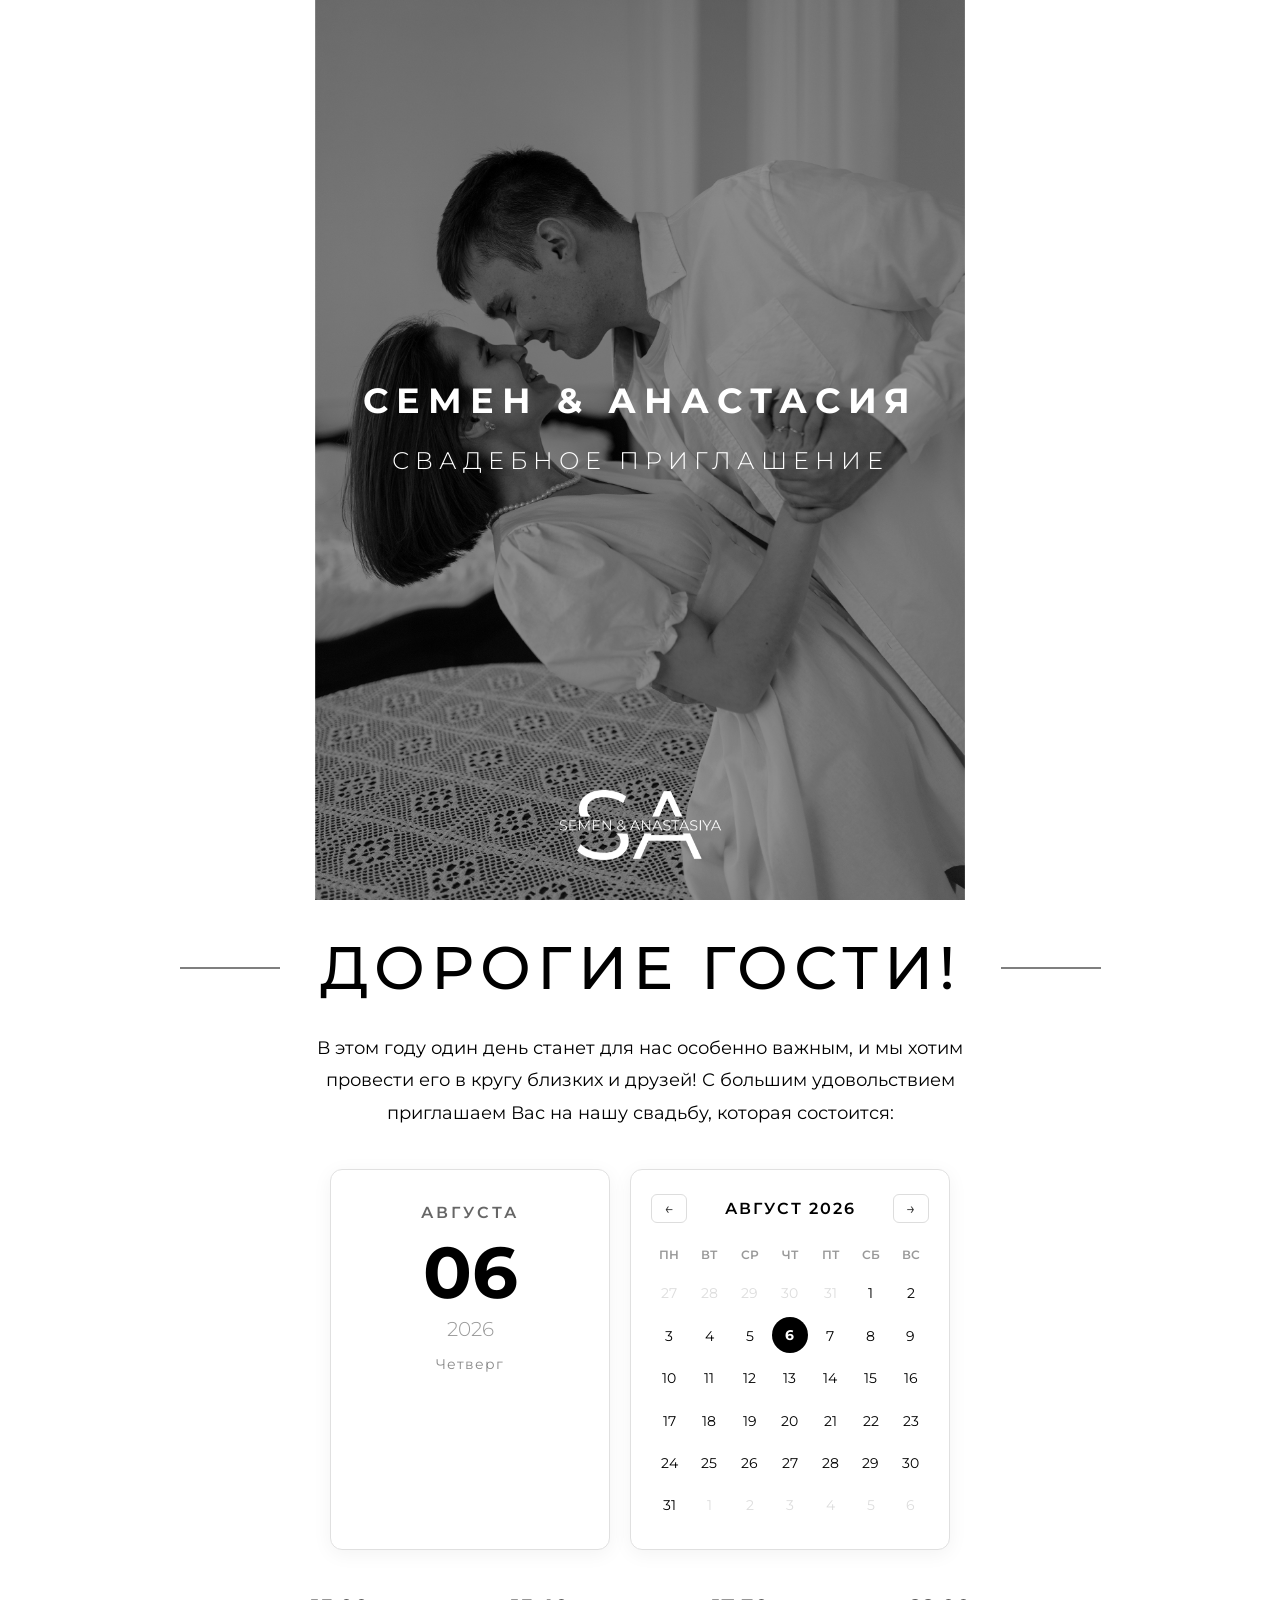
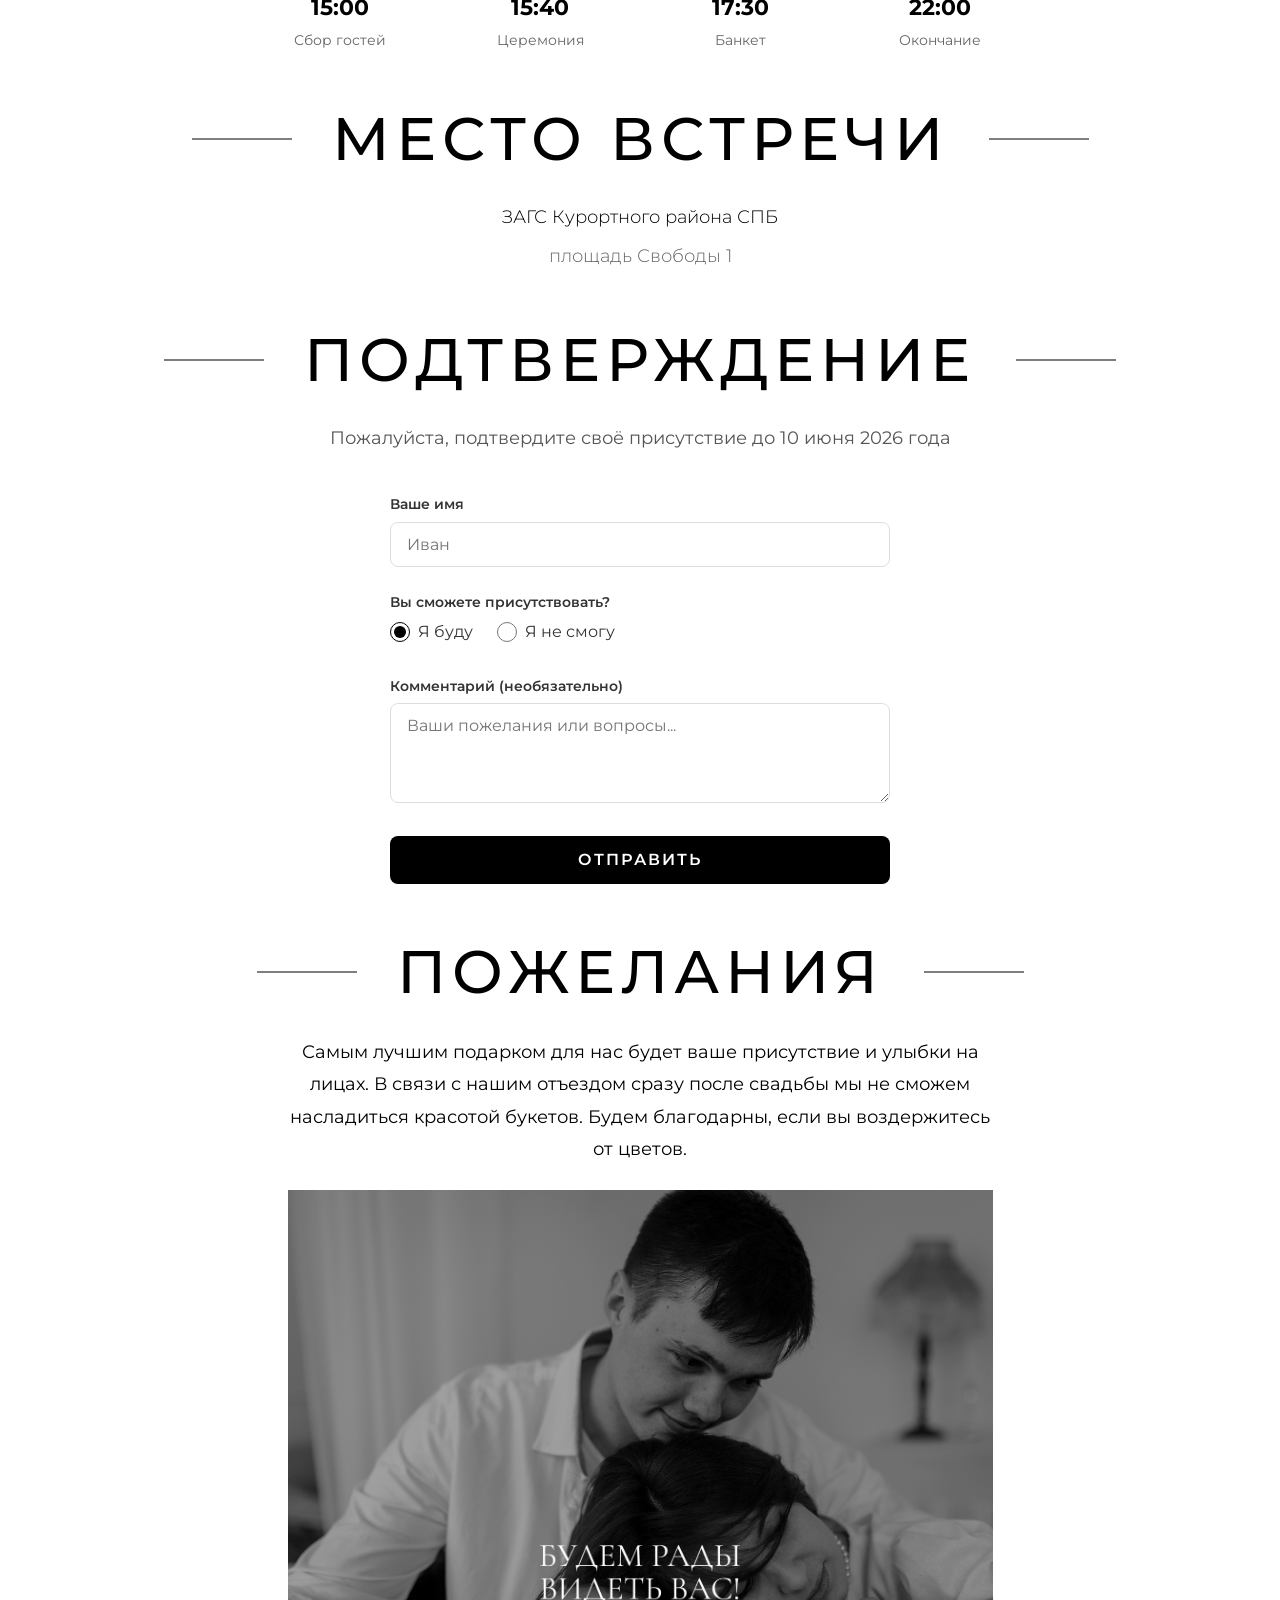
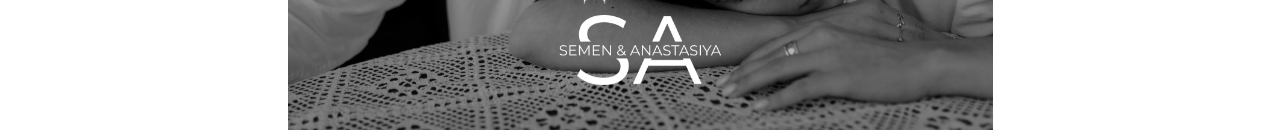
==== index.html @ 1337fb28 "feat: migrate RSVP form from Google Sheets to Telegram via Cloudflare Worker" ====
<!DOCTYPE html>
<html lang="ru">

<head>
    <meta charset="UTF-8">
    <meta name="viewport" content="width=device-width, initial-scale=1.0">
    <title>Семен & Анастасия | Свадебное приглашение</title>
    <meta name="description" content="Свадебное приглашение Семена и Анастасии. 06 августа 2026 года.">
    <meta property="og:title" content="Семен & Анастасия — Свадебное приглашение">
    <meta property="og:description" content="06 августа 2026 года, ЗАГС Курортного района СПБ">
    <meta property="og:image" content="source-assets/images/tild3030-6563-4035-b261-646238646232_IMG_4398.jpg">
    <meta property="og:type" content="website">
    <meta name="color-scheme" content="only light">
    <link rel="preload" href="source-assets/images/tild6537-6232-4665-b935-393764326233_RTG.jpg" as="image">
    <link rel="stylesheet" href="styles.css">
</head>

<body>

    <!-- ============================================
    SECTION 1: HERO / COVER
    ============================================ -->
    <section id="hero" class="hero">
        <div class="hero__container">
            <img class="hero__bg anim-fadein" style="animation-delay: 0s;"
                src="source-assets/images/tild3030-6563-4035-b261-646238646232_IMG_4398.jpg"
                alt="Семен и Настя — совместное фото">
            <div class="hero__overlay anim-fadein" style="animation-delay: 0s;">
                <div class="hero__content">
                    <!-- ТЕКСТ: Измените на свои имена -->
                    <h1 class="hero__names">СЕМЕН & АНАСТАСИЯ</h1>
                    <!-- ТЕКСТ: Измените текст приглашения (например, "SAVE THE DATE") -->
                    <p class="hero__subtitle">СВАДЕБНОЕ ПРИГЛАШЕНИЕ</p>
                </div>
            </div>
            <!-- ФОТО: Замените на логотип (белый, прозрачный PNG). Рекомендуемый размер: 511x246 px -->
            <div class="hero__logo anim-fadein" style="animation-delay: 0.2s;">
                <img src="source-assets/images/tild3163-3934-4431-b132-323464366536_noroot.png"
                    alt="Декоративный логотип">
            </div>

            <!-- Scroll indicator — подсказывает листать вниз -->
            <div class="hero__scroll-indicator" id="scrollIndicator">
                <span class="hero__scroll-text">Листайте</span>
                <span class="hero__scroll-arrow"></span>
            </div>
        </div>
    </section>

    <!-- ============================================
    SECTION 3: INVITATION / DATE / VENUE
    ============================================ -->
    <section id="invitation" class="section invitation">
        <div class="container">
            <!-- ЗАГОЛОВОК: Дорогие гости! -->
            <h2 class="section__heading anim-fadeinup anim-paused" style="animation-delay: 0s;">Дорогие гости!</h2>

            <!-- ТЕКСТ: Измените текст приглашения -->
            <p class="invitation__text anim-fadeinup anim-paused" style="animation-delay: 0.1s;">
                В этом году один день станет для нас особенно важным, и мы хотим провести его
                в кругу близких и друзей! С большим удовольствием приглашаем Вас на нашу
                свадьбу, которая состоится:
            </p>


            <!-- Calendar -->
            <div class="calendar-wrapper">
                <!-- ТЕКСТ: Измените дату на свою -->
                <div class="calendar-card anim-fadeinup anim-paused" style="animation-delay: 0.2s;">
                    <p class="calendar-card__month">АВГУСТА</p>
                    <p class="calendar-card__day">06</p>
                    <p class="calendar-card__year">2026</p>
                    <p class="calendar-card__day-of-week">Четверг</p>
                </div>

                <!-- Interactive calendar widget -->
                <div class="calendar-month anim-fadeinup anim-paused" style="animation-delay: 0.3s;">
                    <div class="calendar-month__header">
                        <button class="calendar-month__nav" id="calPrev" aria-label="Предыдущий месяц">&larr;</button>
                        <span class="calendar-month__title" id="calTitle">Август 2026</span>
                        <button class="calendar-month__nav" id="calNext" aria-label="Следующий месяц">&rarr;</button>
                    </div>
                    <div class="calendar-month__grid" id="calGrid">
                        <span class="calendar-month__day-name">Пн</span>
                        <span class="calendar-month__day-name">Вт</span>
                        <span class="calendar-month__day-name">Ср</span>
                        <span class="calendar-month__day-name">Чт</span>
                        <span class="calendar-month__day-name">Пт</span>
                        <span class="calendar-month__day-name">Сб</span>
                        <span class="calendar-month__day-name">Вс</span>
                    </div>
                </div>
            </div>

            <!-- Time Schedule -->
            <!-- ТЕКСТ: Измените время и названия событий -->
            <div class="schedule">
                <div class="schedule__item anim-fadeinup anim-paused" style="animation-delay: 0.1s;">
                    <p class="schedule__time">15:00</p>
                    <p class="schedule__label">Сбор гостей</p>
                </div>
                <div class="schedule__divider"></div>
                <div class="schedule__item anim-fadeinup anim-paused" style="animation-delay: 0.2s;">
                    <p class="schedule__time">15:40</p>
                    <p class="schedule__label">Церемония</p>
                </div>
                <div class="schedule__divider"></div>
                <div class="schedule__item anim-fadeinup anim-paused" style="animation-delay: 0.3s;">
                    <p class="schedule__time">17:30</p>
                    <p class="schedule__label">Банкет</p>
                </div>
                <div class="schedule__divider"></div>
                <div class="schedule__item anim-fadeinup anim-paused" style="animation-delay: 0.4s;">
                    <p class="schedule__time">22:00</p>
                    <p class="schedule__label">Окончание</p>
                </div>

            </div>
            <div class="venue__divider anim-fadeinright anim-paused" style="animation-delay: 0.2s;"></div>
            <!-- Venue -->
            <!-- ЗАГОЛОВОК: Место встречи -->
            <h2 class="section__heading anim-fadeinup anim-paused" style="animation-delay: 0.1s;">Место встречи</h2>

            <!-- ТЕКСТ: Измените название банкетного зала и адрес -->
            <div class="venue">
                <div class="venue__name anim-fadeinup anim-paused" style="animation-delay: 0.3s;">
                    ЗАГС Курортного района СПБ
                </div>
                <div class="venue__address anim-fadeinup anim-paused" style="animation-delay: 0.4s;">
                    площадь Свободы 1
                </div>
            </div>
            <div class="venue__divider anim-fadeinright anim-paused" style="animation-delay: 0.5s;"></div>
        </div>
    </section>

    <!-- ============================================
    SECTION 9: RSVP / CONFIRMATION FORM
    ============================================ -->
    <section id="rsvp" class="section rsvp">
        <div class="container">
            <!-- ТЕКСТ: Измените заголовок формы -->
            <h2 class="section__heading anim-fadeinup anim-paused" style="animation-delay: 0s;">Подтверждение</h2>

            <!-- ТЕКСТ: Измените текст приглашения к заполнению формы -->
            <p class="rsvp__subtitle anim-fadeinup anim-paused" style="animation-delay: 0.1s;">
                Пожалуйста, подтвердите своё присутствие до 10 июня 2026 года
            </p>

            <!-- ФОРМА: Данные отправляются через JSONP в Telegram (см. TELEGRAM_SETUP.md).
                 Для настройки: создайте Telegram бота через @BotFather → разверните Cloudflare Worker →
                 вставьте URL Worker-а в script.js (переменная TELEGRAM_WORKER_URL).
                 Токен бота хранится в переменных окружения Worker-а, не в коде. -->
            <form class="rsvp__form anim-fadeinup anim-paused" style="animation-delay: 0.2s;" action="#" method="post"
                id="rsvpForm">
                <!-- ТЕКСТ: Измените label поля "Имя" -->
                <div class="form-group">
                    <label for="guestName">Ваше имя</label>
                    <input type="text" id="guestName" name="name" placeholder="Иван" required>
                </div>

                <!-- ТЕКСТ: Измените варианты статуса -->
                <div class="form-group">
                    <label>Вы сможете присутствовать?</label>
                    <div class="radio-group">
                        <label>
                            <input type="radio" name="status" value="yes" checked>
                            Я буду
                        </label>
                        <label>
                            <input type="radio" name="status" value="no">
                            Я не смогу
                        </label>
                    </div>
                </div>

                <!-- ТЕКСТ: Измените placeholder комментария -->
                <div class="form-group">
                    <label for="guestComment">Комментарий (необязательно)</label>
                    <textarea id="guestComment" name="comment" placeholder="Ваши пожелания или вопросы..."></textarea>
                </div>

                <button type="submit" class="btn-submit">Отправить</button>
                <!-- После отправки форма показывает уведомление (см. JS) -->
                <p id="formFeedback" style="margin-top:16px; font-size:14px; color:#555; display:none;"></p>
            </form>
        </div>
    </section>

    <!-- ============================================
    SECTION 11: GIFT WISHES
    ============================================ -->

    <section id="gift" class="section gift">
        <div class="venue__divider anim-fadeinright anim-paused" style="animation-delay: 0.2s;"></div>
        <div class="container">
            <!-- ЗАГОЛОВОК: Пожелания -->
            <h2 class="section__heading anim-fadeinup anim-paused" style="animation-delay: 0s;">Пожелания</h2>


            <!-- ТЕКСТ: Измените текст пожеланий -->
            <p class="gift__text anim-fadeinup anim-paused" style="animation-delay: 0.2s;">
                Самым лучшим подарком для нас будет ваше присутствие и улыбки на лицах.
                В связи с нашим отъездом сразу после свадьбы мы не сможем насладиться красотой букетов.
                Будем благодарны, если вы воздержитесь от цветов.
            </p>
        </div>
    </section>

    <!-- ============================================


       <!-- ============================================
    SECTION 13: FOOTER / DECORATIVE
    ============================================ -->
    <section id="footer" class="footer">
        <!-- ФОТО: Чёрная плашка с паттерном RTG (ваза/флористика). -->
        <div class="footer__bg anim-zoomin anim-paused" style="animation-delay: 0s;"
            data-bg="source-assets/images/tild6537-6232-4665-b935-393764326233_RTG.jpg"></div>
        <!-- ФОТО: Декоративные элементы поверх фона. Замените src на свои PNG -->
        <img class="footer__deco footer__deco--1 anim-zoomin anim-paused" style="animation-delay: 0.3s;"
            src="source-assets/images/tild3238-3535-4631-a362-356463356365_noroot.png" alt="Декоративный элемент">
        <img class="footer__deco footer__deco--2 anim-zoomin anim-paused" style="animation-delay: 0.5s;"
            src="source-assets/images/tild3163-3934-4431-b132-323464366536_noroot.png" alt="Декоративный элемент">
    </section>

    <!-- ============================================
    JAVASCRIPT
    ============================================ -->
    <script src="script.js" defer></script>
</body>

</html>
---- styles.css ----
/* ============================================
               RESET & BASE
            ============================================ */
        *, *::before, *::after {
            margin: 0;
            padding: 0;
            box-sizing: border-box;
        }

        html {
            scroll-behavior: smooth;
        }

        body {
            font-family: 'Montserrat', 'Arial', sans-serif;
            font-size: 18px;
            line-height: 1.6;
            color: #000000;
            background-color: #ffffff;
            -webkit-font-smoothing: antialiased;
            -moz-osx-font-smoothing: grayscale;
        }

        /* ============================================
               SCROLL INDICATOR KEYFRAMES
            ============================================ */
        @keyframes scrollBounce {
            0%, 20%, 50%, 80%, 100% {
                transform: translateY(0) rotate(45deg);
            }
            40% {
                transform: translateY(-10px) rotate(45deg);
            }
            60% {
                transform: translateY(-5px) rotate(45deg);
            }
        }

        @keyframes scrollPulse {
            0%, 100% { opacity: 1; }
            50% { opacity: 0.4; }
        }

        a {
            color: #ff8562;
            text-decoration: none;
        }

        a:hover {
            text-decoration: underline;
        }

        img {
            max-width: 100%;
            height: auto;
            display: block;
        }

        /* ============================================
               FONTS — Montserrat (local)
            ============================================ */
        @font-face {
            font-family: 'Montserrat';
            font-style: normal;
            font-weight: 100;
            src: url('source-assets/fonts/Montserrat-100.ttf') format('truetype');
            font-display: swap;
        }
        @font-face {
            font-family: 'Montserrat';
            font-style: normal;
            font-weight: 200;
            src: url('source-assets/fonts/Montserrat-200.ttf') format('truetype');
            font-display: swap;
        }
        @font-face {
            font-family: 'Montserrat';
            font-style: normal;
            font-weight: 300;
            src: url('source-assets/fonts/Montserrat-300.ttf') format('truetype');
            font-display: swap;
        }
        @font-face {
            font-family: 'Montserrat';
            font-style: normal;
            font-weight: 400;
            src: url('source-assets/fonts/Montserrat-400.ttf') format('truetype');
            font-display: swap;
        }
        @font-face {
            font-family: 'Montserrat';
            font-style: normal;
            font-weight: 500;
            src: url('source-assets/fonts/Montserrat-500.ttf') format('truetype');
            font-display: swap;
        }
        @font-face {
            font-family: 'Montserrat';
            font-style: normal;
            font-weight: 600;
            src: url('source-assets/fonts/Montserrat-600.ttf') format('truetype');
            font-display: swap;
        }
        @font-face {
            font-family: 'Montserrat';
            font-style: normal;
            font-weight: 700;
            src: url('source-assets/fonts/Montserrat-700.ttf') format('truetype');
            font-display: swap;
        }
        @font-face {
            font-family: 'Montserrat';
            font-style: normal;
            font-weight: 800;
            src: url('source-assets/fonts/Montserrat-800.ttf') format('truetype');
            font-display: swap;
        }
        @font-face {
            font-family: 'Montserrat';
            font-style: normal;
            font-weight: 900;
            src: url('source-assets/fonts/Montserrat-900.ttf') format('truetype');
            font-display: swap;
        }

        /* ============================================
               ANIMATIONS (Keyframes)
            ============================================ */
        @keyframes fadeIn {
            0%   { opacity: 0; }
            100% { opacity: 1; }
        }

        @keyframes fadeInUp {
            0% {
                opacity: 0;
                transform: translateY(30px);
            }
            100% {
                opacity: 1;
                transform: translateY(0);
            }
        }

        @keyframes fadeInLeft {
            0% {
                opacity: 0;
                transform: translateX(-30px);
            }
            100% {
                opacity: 1;
                transform: translateX(0);
            }
        }

        @keyframes fadeInRight {
            0% {
                opacity: 0;
                transform: translateX(30px);
            }
            100% {
                opacity: 1;
                transform: translateX(0);
            }
        }

        @keyframes zoomIn {
            0% {
                opacity: 0;
                transform: scale(0.92);
            }
            100% {
                opacity: 1;
                transform: scale(1);
            }
        }

        /* Animation classes */
        .anim-fadein {
            animation: fadeIn 1.2s ease-out both;
        }

        .anim-fadeinup {
            animation: fadeInUp 1s ease-out both;
        }

        .anim-fadeinleft {
            animation: fadeInLeft 0.8s ease-out both;
        }

        .anim-fadeinright {
            animation: fadeInRight 0.8s ease-out both;
        }

        .anim-zoomin {
            animation: zoomIn 3.6s cubic-bezier(0.25, 0.46, 0.45, 0.94) both;
        }

        /* Paused state — элемент удерживается в начальном кадре анимации (opacity: 0) */
        .anim-paused {
            animation-play-state: paused !important;
        }

        /* ============================================
               LAYOUT UTILITIES
            ============================================ */
        .container {
            max-width: 1200px;
            margin: 0 auto;
            padding: 0 20px;
        }

        .section {
            padding: 20px 20px;
            background-color: #ffffff;
        }

        /* Section Headings */
        .section__heading {
            font-family: 'Montserrat', 'Arial', sans-serif;
            font-size: 60px;
            font-weight: 500;
            letter-spacing: 6px;
            text-transform: uppercase;
            text-align: center;
            color: #000000;
            margin-bottom: 16px;
            position: relative;
            display: inline-block;
            padding: 0 40px;
        }

        /* Декоративные полоски слева и справа от заголовка */
        .section__heading::before,
        .section__heading::after {
            content: '';
            position: absolute;
            top: 50%;
            width: 100px;
            height: 1px;
            background-color: #000000;
            transform: translateY(-50%);
        }

        .section__heading::before {
            right: 100%;
        }

        .section__heading::after {
            left: 100%;
        }

        .section__heading-wrapper {
            text-align: center;
            margin-bottom: 16px;
        }

        .section__subheading {
            font-family: 'Montserrat', 'Arial', sans-serif;
            font-size: 22px;
            font-weight: 600;
            letter-spacing: 4px;
            text-transform: uppercase;
            text-align: center;
            color: #000000;
            margin-bottom: 24px;
        }

        /* ============================================
               SECTION 1: HERO
            ============================================ */
        .hero {
            position: relative;
            width: 100%;
            overflow: hidden;
            background-color: #ffffff;
            display: flex;
            flex-direction: column;
            align-items: center;
            justify-content: flex-start;
        }

        /* Внутренний контейнер, размер которого в точности совпадает
           с rendered-размером фото при object-fit: contain.
           Формула: width = min(100vw, 100vh * 1680/2324),
                    height = min(100vh, 100vw * 2324/1680).
           На широких экранах контейнер ограничен по высоте (100vh),
           на узких — по ширине (100vw). */
        .hero__container {
            position: relative;
            width: min(100vw, calc(100vh * (1680 / 2324)));
            height: min(100vh, calc(100vw * (2324 / 1680)));
            overflow: hidden;
            flex: 0 0 auto;
        }

        .hero__bg {
            position: absolute;
            top: 0;
            left: 0;
            width: 100%;
            height: 100%;
            object-fit: cover;
        }

        .hero__overlay {
            position: absolute;
            top: 0;
            left: 0;
            width: 100%;
            height: 100%;
            display: flex;
            flex-direction: column;
            align-items: center;
            justify-content: center;
            text-align: center;
            color: #ffffff;
        }

        .hero__content {
            width: 100%;
            padding: 40px 20px;
        }

        .hero__names {
            font-size: clamp(24px, 8vw, 35px);
            font-weight: 700;
            letter-spacing: 8px;
            text-transform: uppercase;
            margin-bottom: 20px;
            line-height: 1.2;
        }

        .hero__subtitle {
            font-size: clamp(14px, 2vw, 24px);
            font-weight: 300;
            letter-spacing: 6px;
            text-transform: uppercase;
            margin-bottom: 40px;
        }

        .hero__logo {
            position: absolute;
            bottom: 40px;
            left: 50%;
            transform: translateX(-50%);
            width: 200px;
            height: auto;
        }

        .hero__logo img {
            width: 100%;
            height: auto;
        }

        /* Scroll Indicator — анимированная стрелка вниз */
        .hero__scroll-indicator {
            position: absolute;
            bottom: 160px;
            left: 50%;
            transform: translateX(-50%);
            z-index: 10;
            display: flex;
            flex-direction: column;
            align-items: center;
            gap: 8px;
            opacity: 0;
            transition: opacity 0.6s ease;
            cursor: pointer;
        }

        .hero__scroll-indicator--hidden {
            opacity: 0;
            pointer-events: none;
        }

        .hero__scroll-text {
            font-size: 20px;
            font-weight: 400;
            letter-spacing: 2px;
            text-transform: uppercase;
            color: #ffffff;
            animation: scrollPulse 2s ease-in-out infinite;
        }

        .hero__scroll-arrow {
            display: block;
            width: 72px;
            height: 72px;
            border-right: 4px solid #ffffff;
            border-bottom: 4px solid #ffffff;
            transform: rotate(45deg);
            animation: scrollBounce 2s ease-in-out infinite;
        }

        /* ============================================
               SECTION 3: INVITATION / DATE / VENUE
            ============================================ */
        .invitation {
            position: relative;
            text-align: center;
        }

        .invitation__text {
            max-width: 700px;
            margin: 0 auto 40px;
            font-size: 18px;
            font-weight: 400;
            line-height: 1.8;
        }


        /* Calendar Widget */
        .calendar-wrapper {
            display: flex;
            justify-content: center;
            margin-bottom: 40px;
        }

        .calendar-card {
            display: inline-block;
            background: #ffffff;
            border: 1px solid #e0e0e0;
            border-radius: 12px;
            padding: 30px;
            text-align: center;
            box-shadow: 0 4px 20px rgba(0,0,0,0.05);
            min-width: 280px;
        }

        .calendar-card__month {
            font-size: 16px;
            font-weight: 600;
            letter-spacing: 3px;
            text-transform: uppercase;
            margin-bottom: 10px;
            color: #666;
        }

        .calendar-card__day {
            font-size: 72px;
            font-weight: 700;
            line-height: 1;
            margin-bottom: 5px;
            color: #000;
        }

        .calendar-card__year {
            font-size: 20px;
            font-weight: 300;
            color: #999;
        }

        .calendar-card__day-of-week {
            font-size: 14px;
            font-weight: 400;
            color: #888;
            margin-top: 8px;
            letter-spacing: 1px;
        }

        /* Full Month Calendar */
        .calendar-month {
            display: inline-block;
            background: #ffffff;
            border: 1px solid #e0e0e0;
            border-radius: 12px;
            padding: 24px 20px;
            margin-left: 20px;
            box-shadow: 0 4px 20px rgba(0,0,0,0.05);
            min-width: 320px;
        }

        .calendar-month__header {
            display: flex;
            justify-content: space-between;
            align-items: center;
            margin-bottom: 16px;
            font-weight: 600;
            font-size: 16px;
        }

        .calendar-month__nav {
            background: none;
            border: 1px solid #ddd;
            border-radius: 6px;
            padding: 4px 12px;
            cursor: pointer;
            font-size: 16px;
            font-family: inherit;
            color: #333;
            transition: background 0.2s;
        }

        .calendar-month__nav:hover {
            background: #f5f5f5;
        }

        .calendar-month__title {
            font-size: 16px;
            letter-spacing: 2px;
            text-transform: uppercase;
        }

        .calendar-month__grid {
            display: grid;
            grid-template-columns: repeat(7, 1fr);
            gap: 4px;
            text-align: center;
        }

        .calendar-month__day-name {
            font-size: 12px;
            font-weight: 600;
            color: #999;
            padding: 6px 4px;
            text-transform: uppercase;
        }

        .calendar-month__day {
            font-size: 14px;
            font-weight: 400;
            padding: 8px 4px;
            border-radius: 6px;
            cursor: default;
            transition: background 0.2s;
        }

        .calendar-month__day--other {
            color: #ddd;
        }

        .calendar-month__day--highlight {
            background-color: #000;
            color: #fff;
            font-weight: 700;
            border-radius: 50%;
            width: 36px;
            height: 36px;
            display: flex;
            align-items: center;
            justify-content: center;
            margin: 0 auto;
        }

        /* Time Schedule */
        .schedule {
            display: flex;
            justify-content: center;
            gap: 40px;
            max-width: 700px;
            margin: 0 auto 40px;
        }

        .schedule__item {
            text-align: center;
            min-width: 120px;
        }

        .schedule__time {
            font-size: 22px;
            font-weight: 700;
            color: #000;
            margin-bottom: 4px;
        }

        .schedule__label {
            font-size: 14px;
            font-weight: 400;
            color: #666;
        }

        .schedule__divider {
            width: 1px;
            background: #ddd;
            align-self: stretch;
        }

        /* Venue Info */
        .venue {
            text-align: center;
            max-width: 600px;
            margin: 0 auto;
        }

        .venue__name {
            font-size: 18px;
            font-weight: 300;
            margin-bottom: 8px;
        }

        .venue__address {
            font-size: 18px;
            font-weight: 300;
            color: #666;
            line-height: 1.8;
        }

        .venue__divider {
            width: 100%;
            height: 1px;
            background-color: #000;
            margin: 30px auto;
            display: none;
        }


        /* ============================================
               SECTION 9: RSVP FORM
            ============================================ */
        .rsvp {
            text-align: center;
        }

        .rsvp__subtitle {
            font-size: 18px;
            font-weight: 400;
            color: #555;
            margin-bottom: 40px;
        }

        .rsvp__form {
            max-width: 500px;
            margin: 0 auto;
            text-align: left;
        }

        .form-group {
            margin-bottom: 24px;
        }

        .form-group label {
            display: block;
            font-size: 14px;
            font-weight: 600;
            margin-bottom: 6px;
            color: #333;
        }

        .form-group input[type="text"],
        .form-group textarea {
            width: 100%;
            padding: 12px 16px;
            font-family: 'Montserrat', 'Arial', sans-serif;
            font-size: 16px;
            border: 1px solid #ddd;
            border-radius: 8px;
            background: #fff;
            transition: border-color 0.2s;
            outline: none;
        }

        .form-group input[type="text"]:focus,
        .form-group textarea:focus {
            border-color: #000;
        }

        .form-group textarea {
            min-height: 100px;
            resize: vertical;
        }

        .radio-group {
            display: flex;
            gap: 24px;
            flex-wrap: wrap;
        }

        .radio-group label {
            display: flex;
            align-items: center;
            gap: 8px;
            font-size: 16px;
            font-weight: 400;
            cursor: pointer;
        }

        .radio-group input[type="radio"] {
            width: 20px;
            height: 20px;
            accent-color: #000;
            cursor: pointer;
        }

        .btn-submit {
            display: block;
            width: 100%;
            padding: 14px 32px;
            font-family: 'Montserrat', 'Arial', sans-serif;
            font-size: 16px;
            font-weight: 600;
            letter-spacing: 2px;
            text-transform: uppercase;
            color: #fff;
            background-color: #000;
            border: none;
            border-radius: 8px;
            cursor: pointer;
            transition: background-color 0.2s, transform 0.2s;
            min-height: 48px;
        }

        .btn-submit:hover {
            background-color: #333;
            transform: translateY(-1px);
        }

        .btn-submit:active {
            transform: translateY(0);
        }

        /* ============================================
               SECTION 11: GIFT WISHES
            ============================================ */
        .gift {
            text-align: center;
            position: relative;
        }

        .gift__icon {
            margin: 0 auto 24px;
            width: 120px;
            height: 120px;
        }

        .gift__text {
            max-width: 700px;
            margin: 0 auto;
            font-size: 18px;
            font-weight: 400;
            line-height: 1.8;
        }


        /* ============================================
               SECTION 13: FOOTER / CLOSING
            ============================================ */
        .footer {
            position: relative;
            width: 100%;
            min-height: 550px;
            background-color: #ffffff;
            overflow: hidden;
        }

        .footer__bg {
            position: absolute;
            top: 0;
            left: calc(50% - 600px + 243px);
            width: 715px;
            height: 550px;
            background-color: #ffffff;
            border: 5px solid #ffffff;
            background-image: url('source-assets/images/tild6537-6232-4665-b935-393764326233_RTG.jpg');
            background-position: center center;
            background-size: cover;
            background-repeat: no-repeat;
            opacity: 0;
            transform: scale(0.92);
        }

        .footer__deco {
            position: absolute;
            width: 200px;
            height: auto;
            z-index: 2;
            opacity: 0;
            transform: scale(0.92);
        }

        .footer__deco--1 {
            top: 360px;
            left: 50%;
            margin-left: -100px;
        }

        .footer__deco--2 {
            top: 430px;
            left: 50%;
            margin-left: -100px;
        }

        /* ============================================
               RESPONSIVE: TABLET (768px)
            ============================================ */
        @media screen and (max-width: 768px) {
            body {
                font-size: 16px;
            }

            .section {
                padding: 16px 20px;
            }

            .spacer {
                padding: 14px 20px;
            }

            .section__heading::before,
            .section__heading::after {
                display: none;
            }

            .venue__divider {
                display: block;
            }

            .invitation__text {
                font-size: 16px;
            }

            .schedule {
                gap: 20px;
            }

            .schedule__item {
                min-width: 100px;
            }

            .schedule__time {
                font-size: 18px;
            }

            .calendar-wrapper {
                flex-direction: column;
                align-items: center;
                gap: 20px;
            }

            .calendar-month {
                margin-left: 0;
                min-width: 280px;
            }

            .calendar-card {
                min-width: 240px;
            }

            .section__heading {
                font-size: 40px;
                letter-spacing: 4px;
            }

            .section__subheading {
                font-size: 18px;
                letter-spacing: 3px;
            }
        }

        /* ============================================
               RESPONSIVE: MOBILE (480px)
            ============================================ */
        @media screen and (max-width: 480px) {
            body {
                font-size: 14px;
            }

            .section {
                padding: 14px 16px;
            }

            .spacer {
                padding: 10px 16px;
            }
    
            .container {
                padding: 0 16px;
            }
    
            /* Hero */
            .hero__names {
                letter-spacing: 4px;
            }
    
            .hero__subtitle {
                letter-spacing: 3px;
            }
    
            .hero__logo {
                width: 140px;
                bottom: 30px;
            }
    
            /* Section Headings */
            .section__heading {
                font-size: 22px;
                letter-spacing: 4px;
            }
    
            .section__subheading {
                font-size: 16px;
                letter-spacing: 3px;
            }

            /* Invitation */
            .invitation__text {
                font-size: 14px;
            }

            .schedule {
                gap: 16px;
            }

            .schedule__divider {
                display: none;
            }

            .schedule__item {
                min-width: auto;
            }

            .calendar-card {
                min-width: auto;
                width: 100%;
                max-width: 280px;
                padding: 20px;
            }

            .calendar-card__day {
                font-size: 56px;
            }

            .calendar-month {
                min-width: auto;
                width: 100%;
                max-width: 320px;
                padding: 16px;
            }

            /* RSVP */
            .rsvp__subtitle {
                font-size: 15px;
            }

            .form-group input[type="text"],
            .form-group textarea {
                font-size: 14px;
                padding: 10px 14px;
            }

            .radio-group {
                gap: 16px;
            }

            .btn-submit {
                font-size: 14px;
                padding: 12px 24px;
                min-height: 44px;
            }

            /* Gift */
            .gift__text {
                font-size: 14px;
            }

            .gift__icon {
                width: 80px;
                height: 80px;
            }

            /* Footer */
            .footer {
                min-height: 250px;
            }

            .footer__bg {
                top: 2px;
                left: calc(50% - 160px + 0px);
                width: 321px;
                height: 246px;
            }

            .footer__deco {
                width: 85px;
            }

            .footer__deco--1 {
                top: 170px;
                margin-left: -42px;
            }

            .footer__deco--2 {
                top: 205px;
                width: 61px;
                margin-left: -30px;
            }
        }

        /* ============================================
               RESPONSIVE: VERY SMALL (320px)
            ============================================ */
        @media screen and (max-width: 360px) {
            .section__heading {
                font-size: 18px;
                letter-spacing: 3px;
            }

            .section__subheading {
                font-size: 14px;
                letter-spacing: 2px;
            }

            .calendar-month__day {
                font-size: 12px;
                padding: 6px 2px;
            }

            .calendar-month__day--highlight {
                width: 30px;
                height: 30px;
                font-size: 12px;
            }
        }
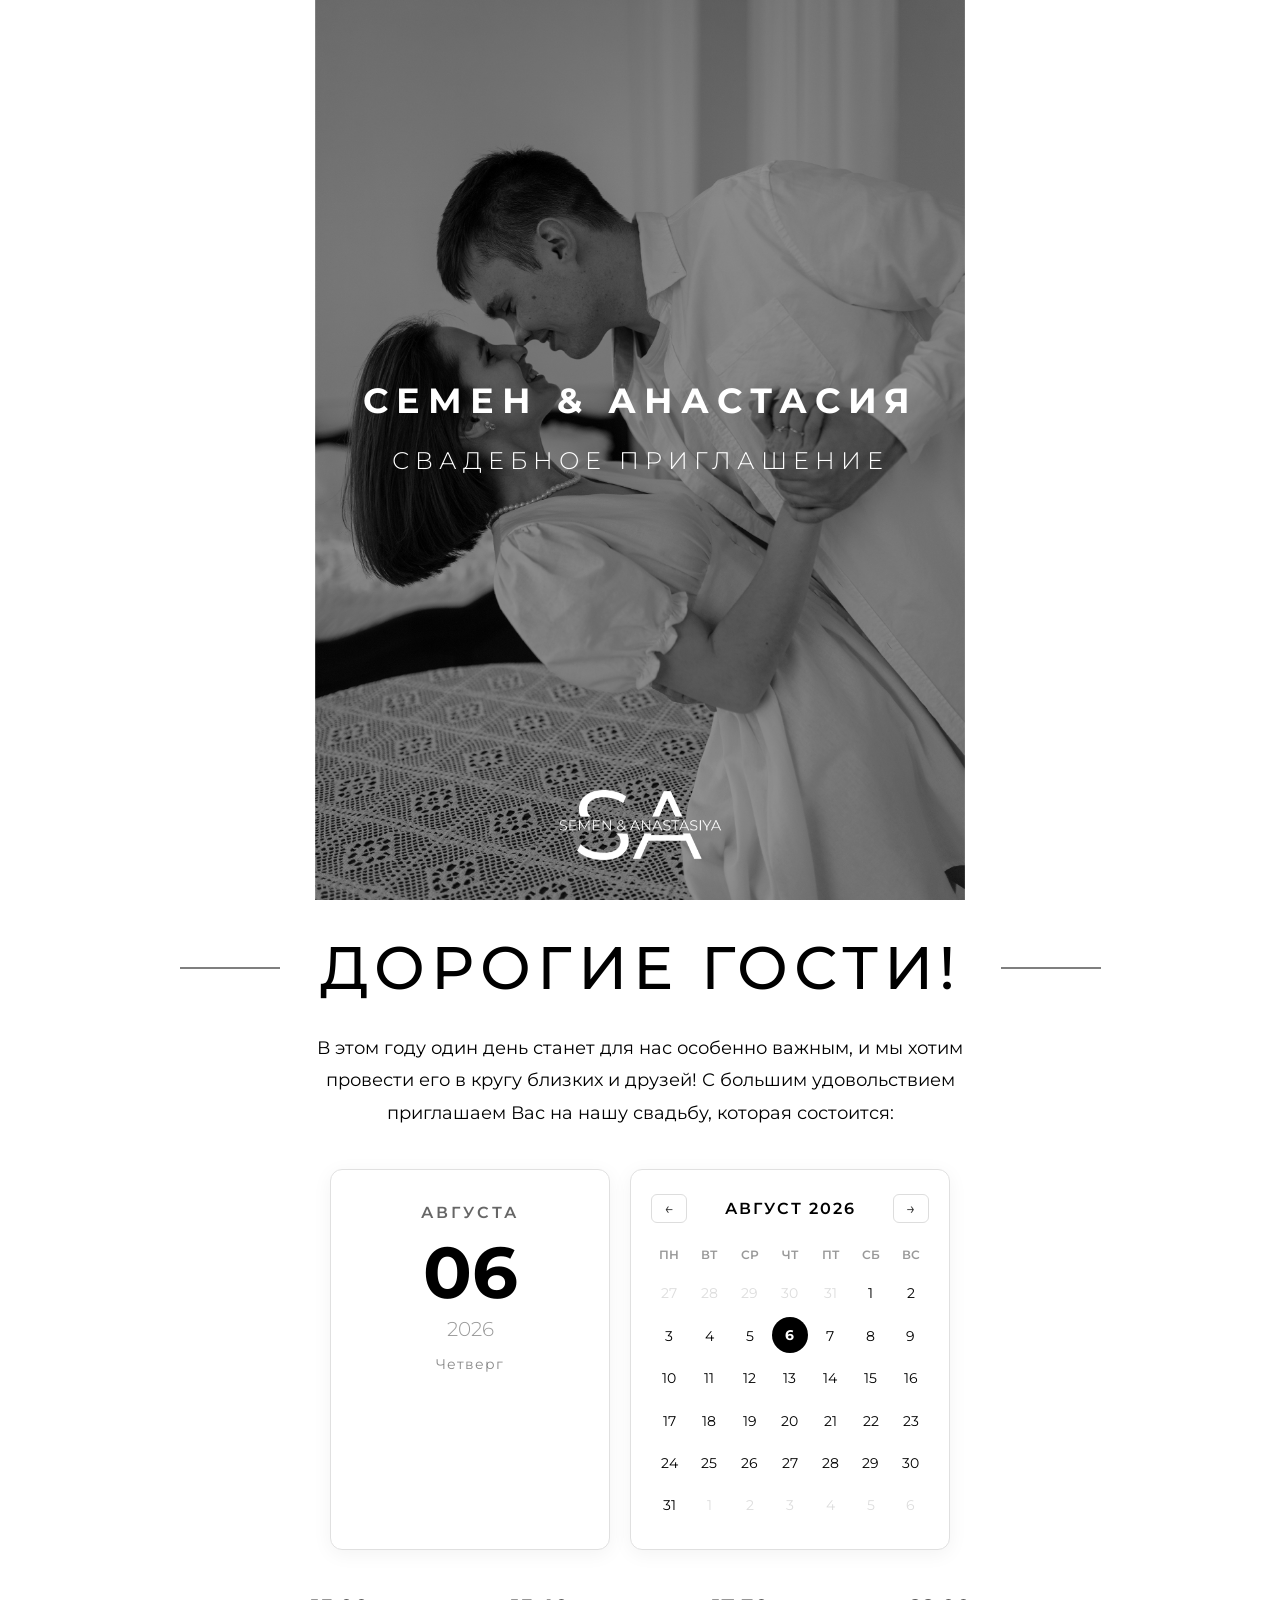
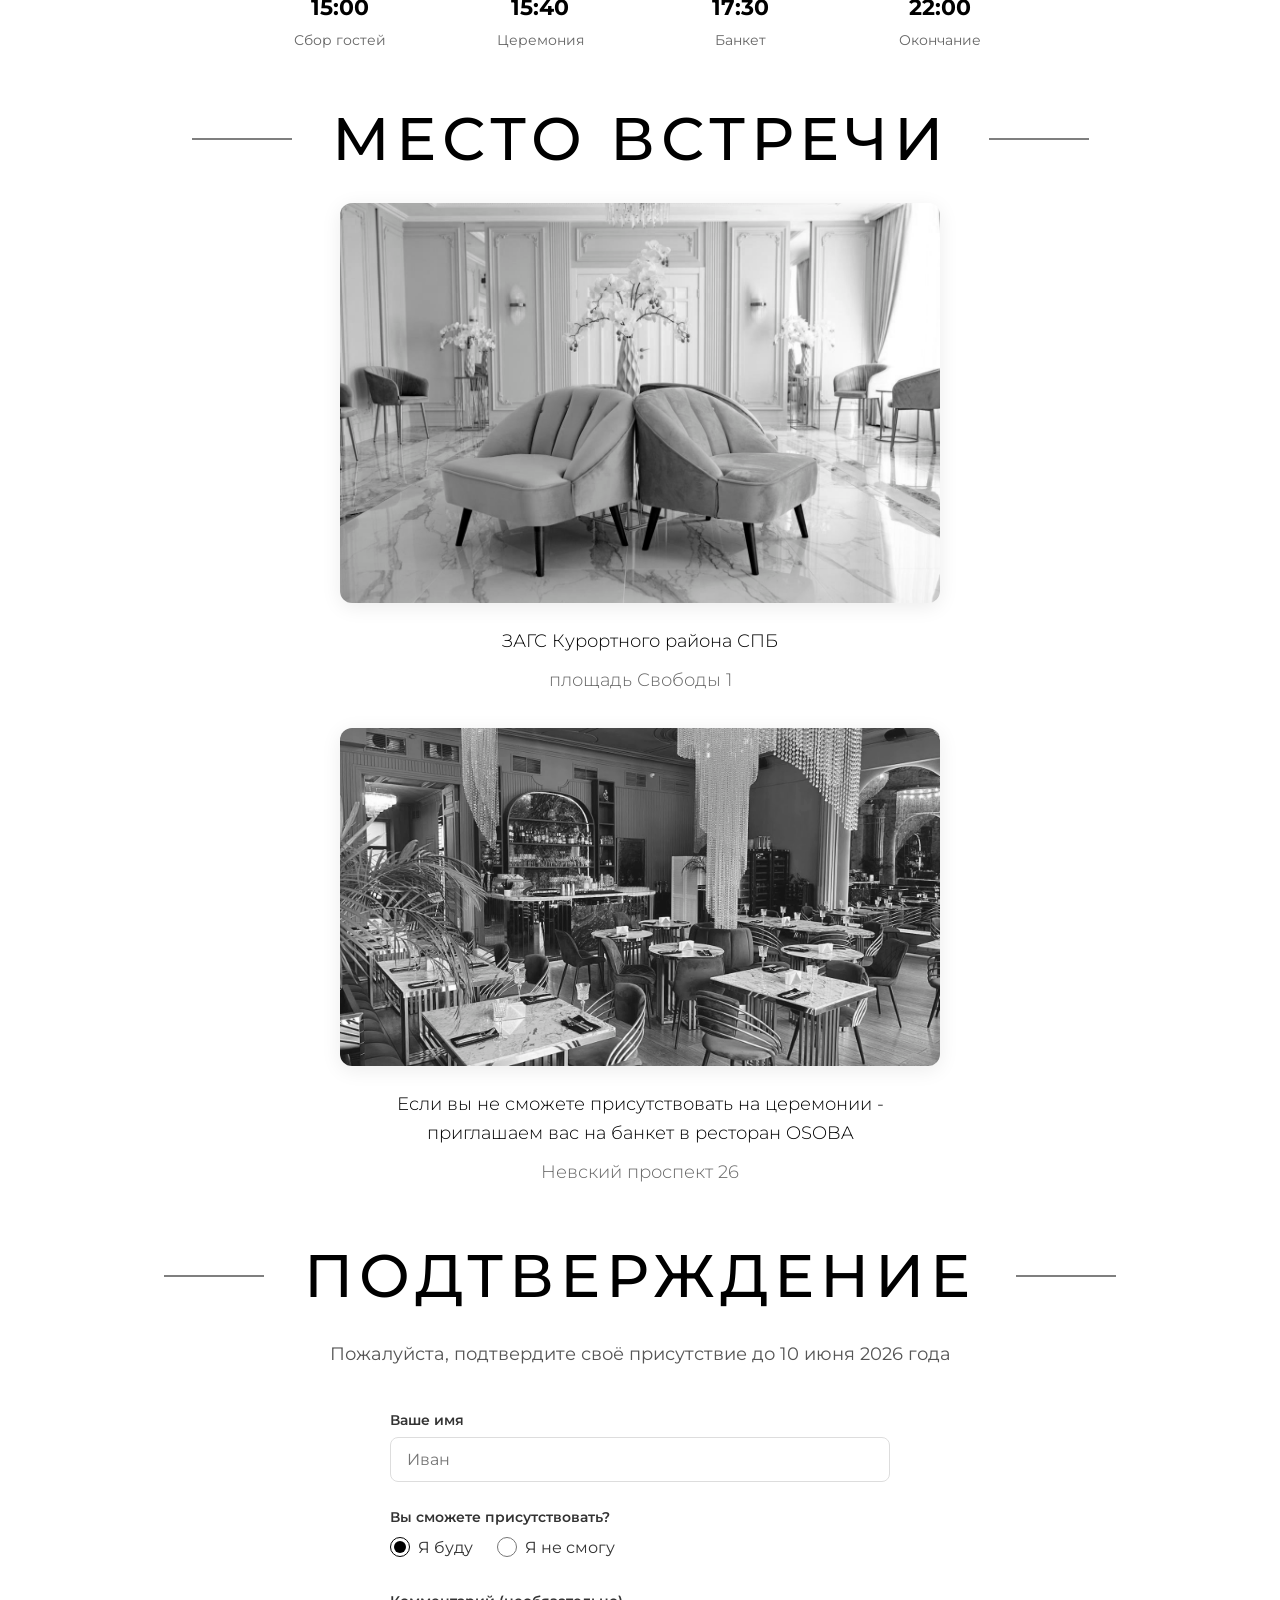
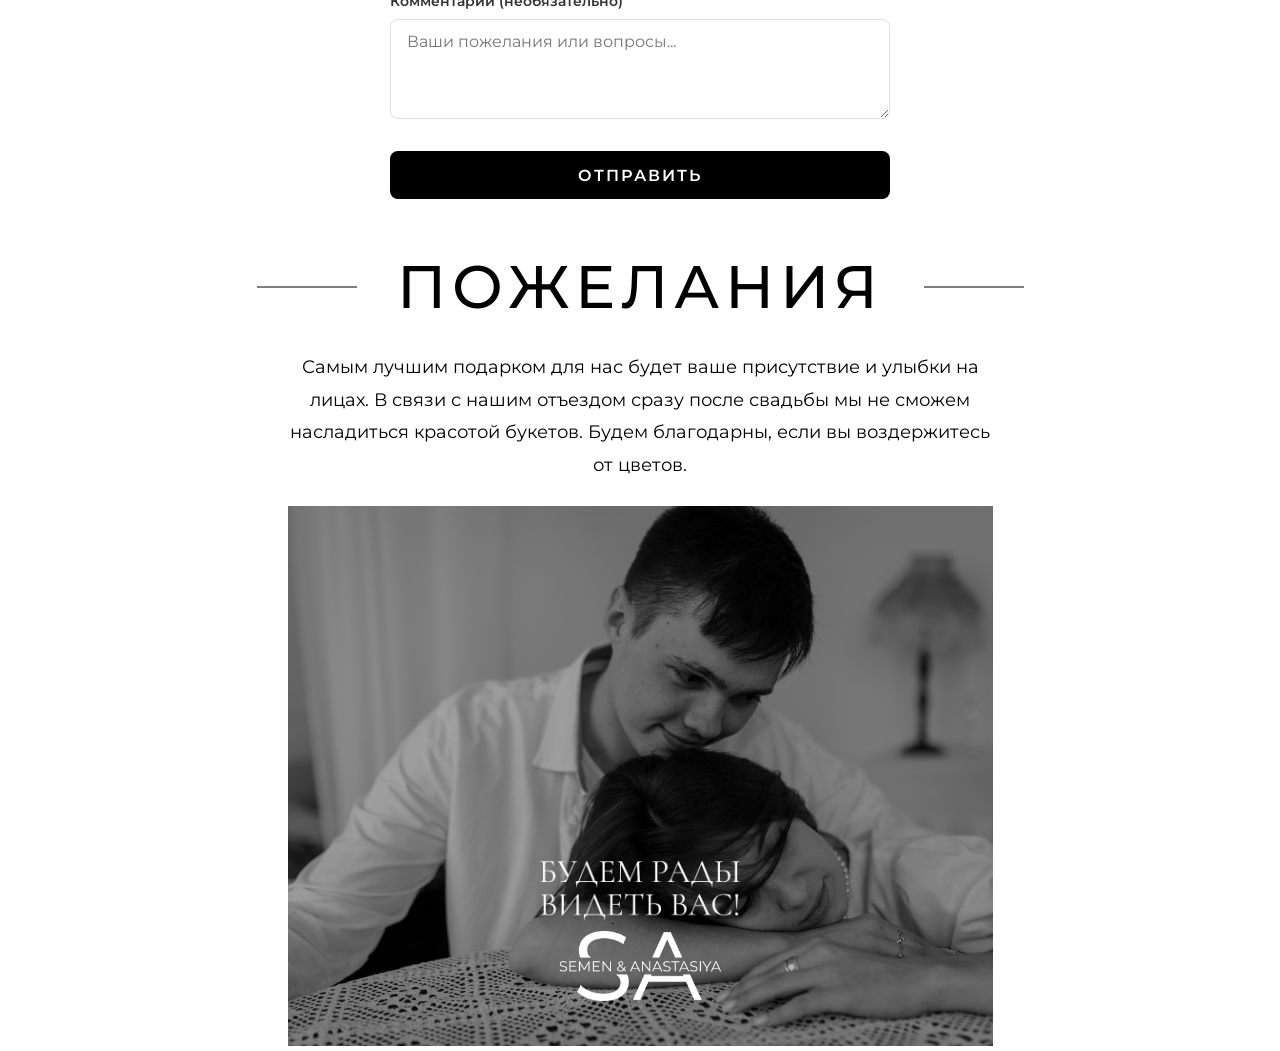
==== commit 030d5213: "✨ Добавлен фон с каплевидными лепестками (teardrop) + фотографии мест" ====
--- a/index.html
+++ b/index.html
@@ -16,6 +16,13 @@
 </head>
 
 <body>
+
+    <!-- Parallax petals background (teardrop) -->
+    <div class="parallax-container">
+        <div class="parallax-layer" id="petals0"></div>
+        <div class="parallax-layer" id="petals1"></div>
+        <div class="parallax-layer" id="petals2"></div>
+    </div>
 
     <!-- ============================================
     SECTION 1: HERO / COVER
@@ -123,14 +130,27 @@
 
             <!-- ТЕКСТ: Измените название банкетного зала и адрес -->
             <div class="venue">
+                <div class="venue__image anim-fadeinup anim-paused" style="animation-delay: 0.2s;">
+                    <img src="source-assets/images/ZASGS.png" alt="ЗАГС Курортного района СПБ" />
+                </div>
                 <div class="venue__name anim-fadeinup anim-paused" style="animation-delay: 0.3s;">
                     ЗАГС Курортного района СПБ
                 </div>
                 <div class="venue__address anim-fadeinup anim-paused" style="animation-delay: 0.4s;">
                     площадь Свободы 1
                 </div>
-            </div>
-            <div class="venue__divider anim-fadeinright anim-paused" style="animation-delay: 0.5s;"></div>
+                <div class="spacer" style="height: 32px;"></div>
+                <div class="venue__image anim-fadeinup anim-paused" style="animation-delay: 0.5s;">
+                    <img src="source-assets/images/OSOBA.png" alt="Ресторан OSOBA" />
+                </div>
+                <div class="venue__name anim-fadeinup anim-paused" style="animation-delay: 0.6s;">
+                    Если вы не сможете присутствовать на церемонии - приглашаем вас на банкет в ресторан OSOBA
+                </div>
+                <div class="venue__address anim-fadeinup anim-paused" style="animation-delay: 0.7s;">
+                    Невский проспект 26
+                </div>
+            </div>
+            <div class="venue__divider anim-fadeinright anim-paused" style="animation-delay: 0.8s;"></div>
         </div>
     </section>
 
--- a/styles.css
+++ b/styles.css
@@ -199,6 +199,57 @@
         /* Paused state — элемент удерживается в начальном кадре анимации (opacity: 0) */
         .anim-paused {
             animation-play-state: paused !important;
+        }
+
+
+        /* ============================================
+               PARALLAX PETALS BACKGROUND (teardrop)
+               вЂ” falling petal animation behind content
+            ============================================ */
+        .parallax-container {
+            position: fixed;
+            top: 0;
+            left: 0;
+            width: 100%;
+            height: 100%;
+            z-index: 0;
+            pointer-events: none;
+            overflow: hidden;
+        }
+
+        .parallax-layer {
+            position: absolute;
+            top: 0;
+            left: 0;
+            width: 100%;
+            height: 100%;
+        }
+
+        .petal {
+            position: absolute;
+            opacity: 0;
+            animation: fall var(--dur) linear var(--delay) infinite;
+        }
+
+        .petal .p-inner {
+            position: absolute;
+            top: 0;
+            left: 50%;
+            width: 100%;
+            height: 100%;
+            border-radius: 50% 50% 50% 0;
+            transform: translateX(-50%) rotate(45deg);
+        }
+
+        @keyframes fall {
+            0%   { transform: translateY(-8vh) translateX(0px) rotate(0deg); opacity: 0; }
+            4%   { opacity: 0.7; }
+            20%  { transform: translateY(120vh) translateX(var(--dx1)) rotate(var(--r1)); opacity: 0.55; }
+            40%  { transform: translateY(240vh) translateX(var(--dx2)) rotate(var(--r2)); opacity: 0.45; }
+            60%  { transform: translateY(360vh) translateX(var(--dx3)) rotate(var(--r3)); opacity: 0.4; }
+            80%  { transform: translateY(480vh) translateX(var(--dx4)) rotate(var(--r4)); opacity: 0.35; }
+            96%  { opacity: 0.2; }
+            100% { transform: translateY(600vh) translateX(var(--dx5)) rotate(var(--r5)); opacity: 0; }
         }
 
         /* ============================================
@@ -596,6 +647,20 @@
             line-height: 1.8;
         }
 
+        .venue__image {
+            margin-bottom: 24px;
+            border-radius: 12px;
+            overflow: hidden;
+            box-shadow: 0 4px 20px rgba(0,0,0,0.08);
+        }
+        .venue__image img {
+            display: block;
+            width: 100%;
+            height: auto;
+            max-height: 400px;
+            object-fit: cover;
+        }
+
         .venue__divider {
             width: 100%;
             height: 1px;
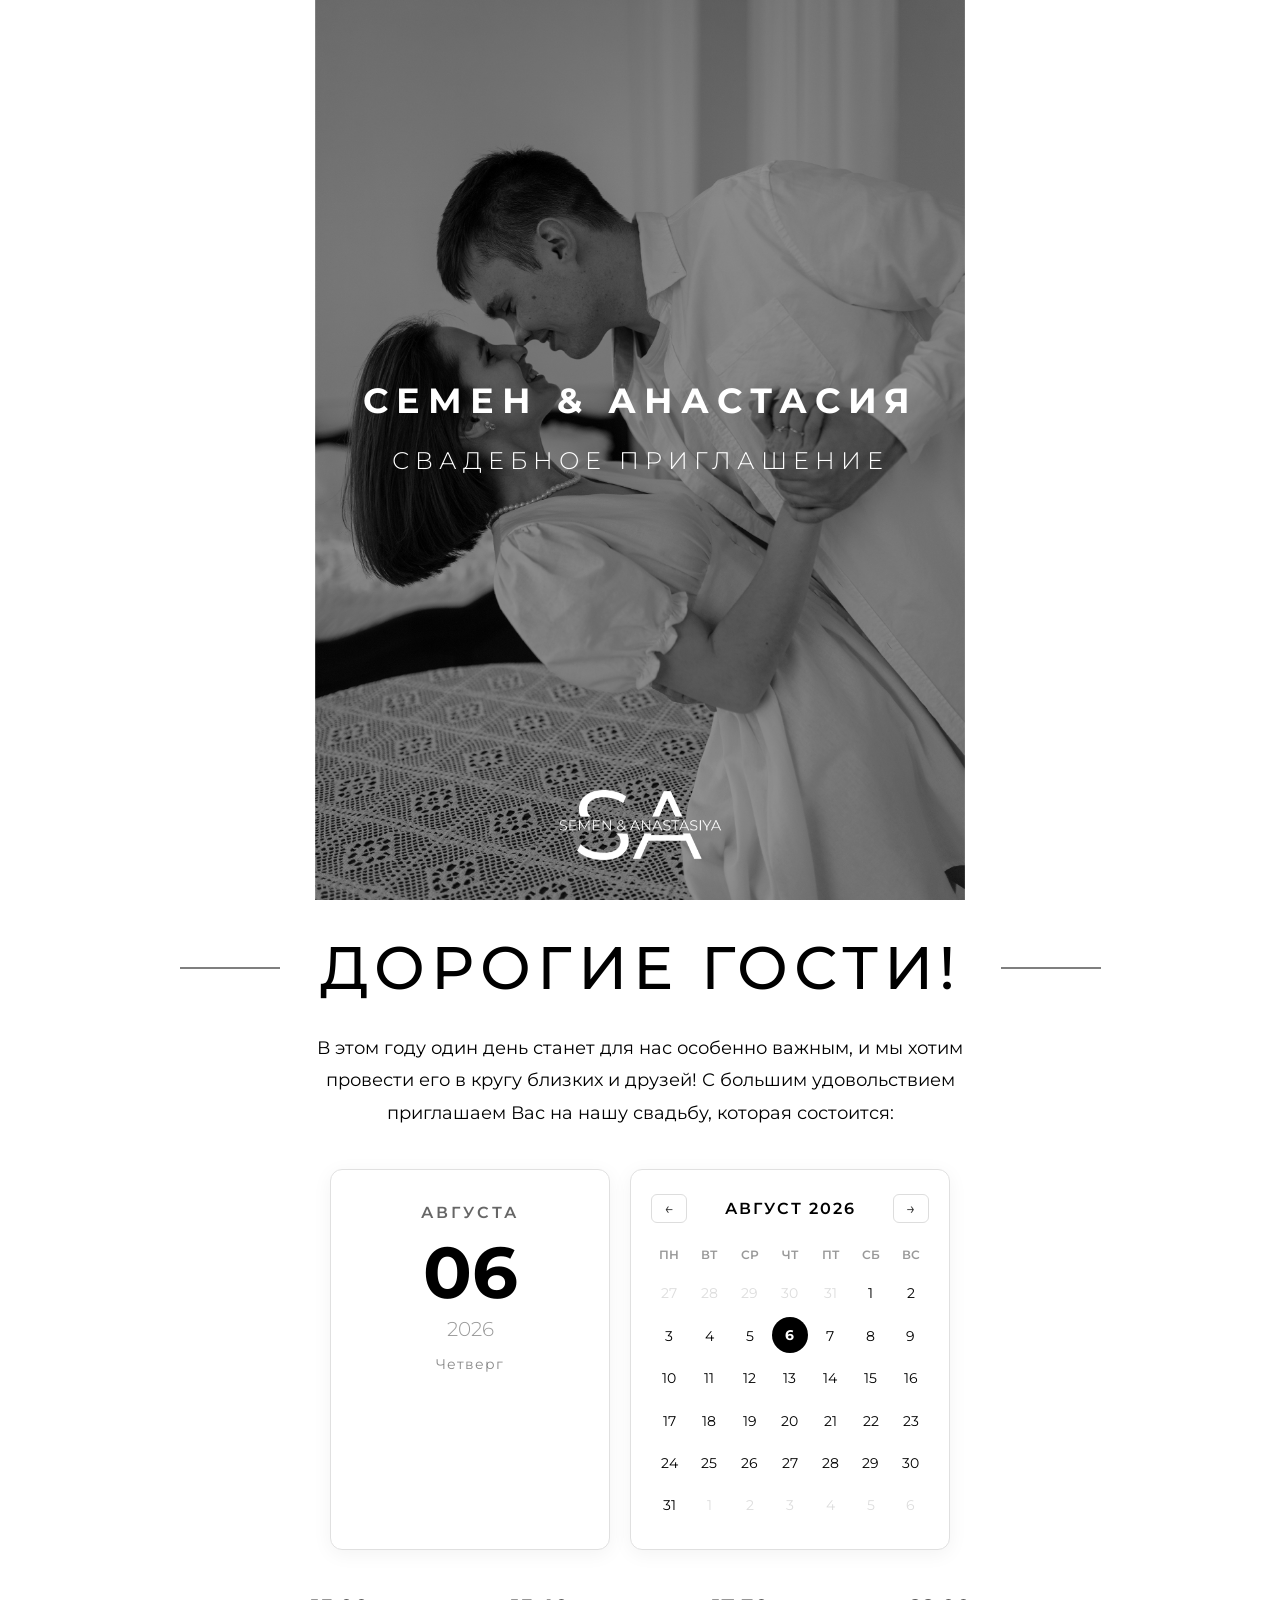
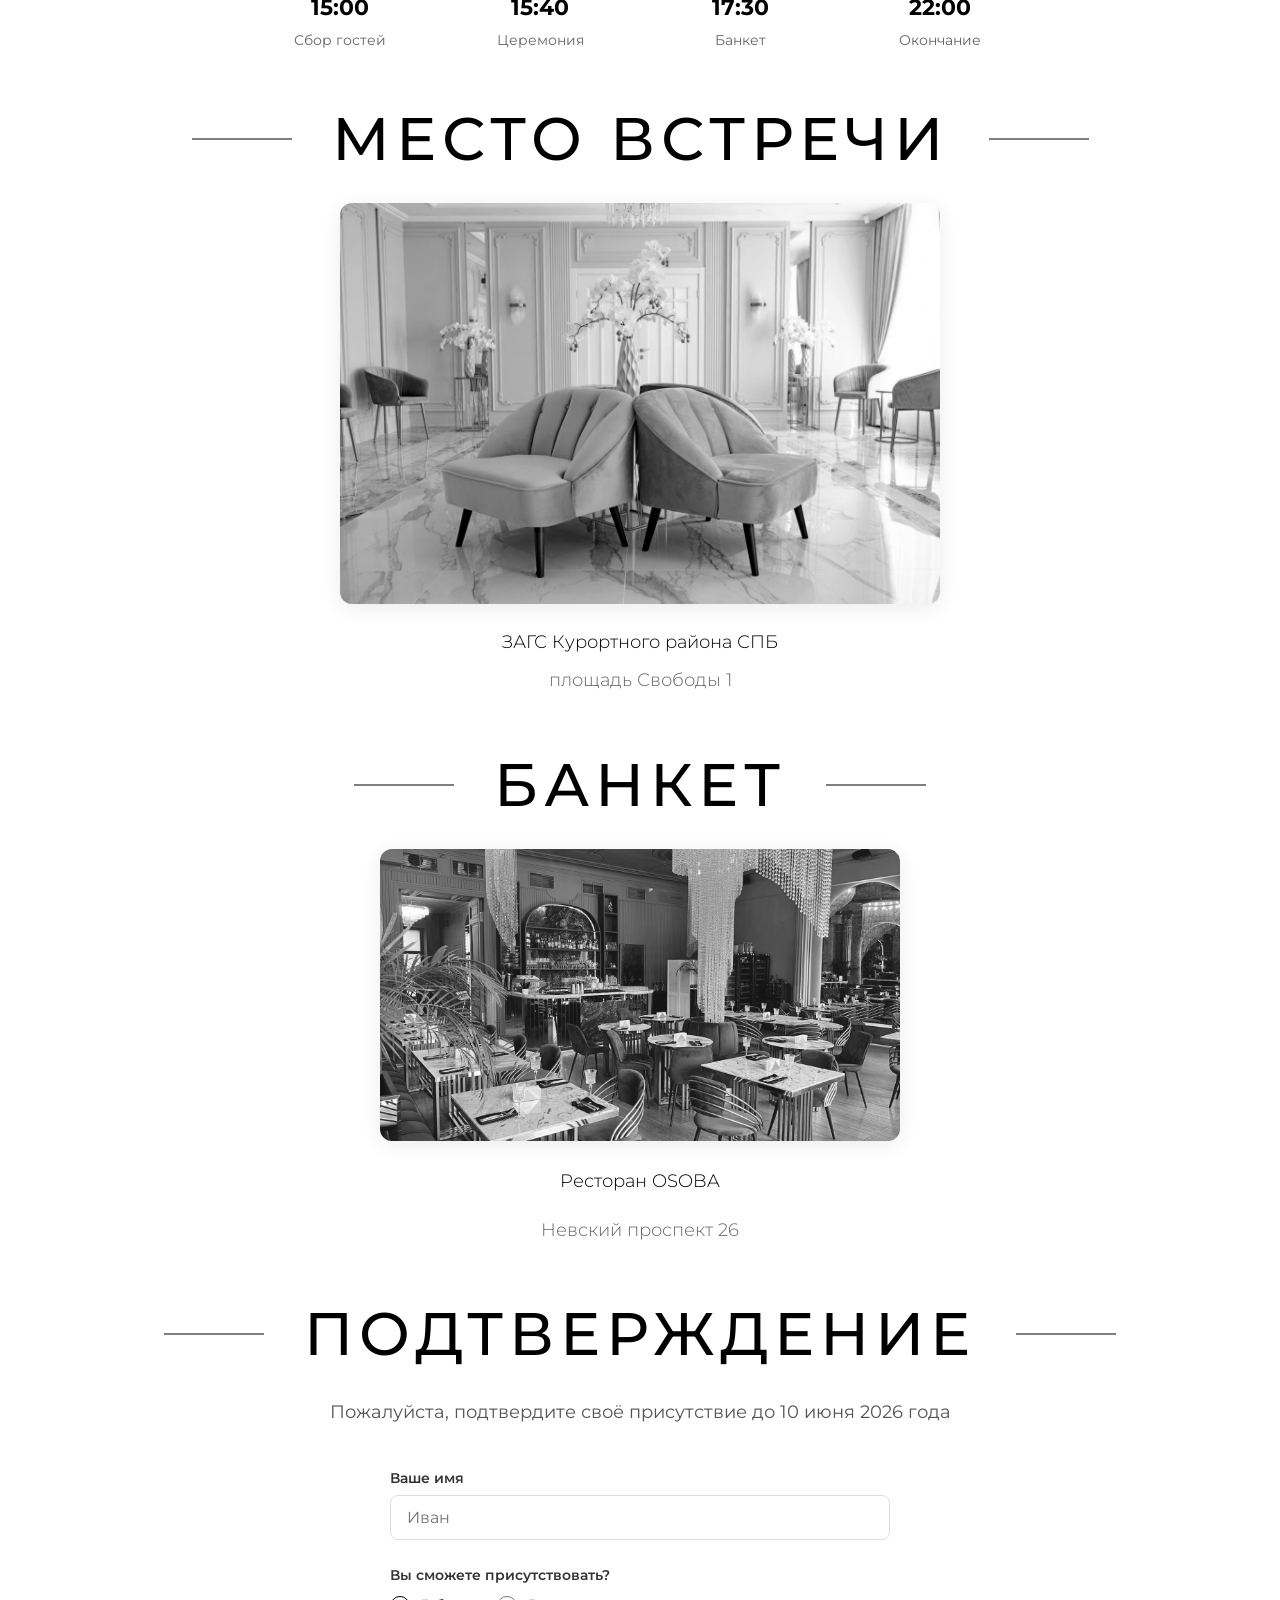
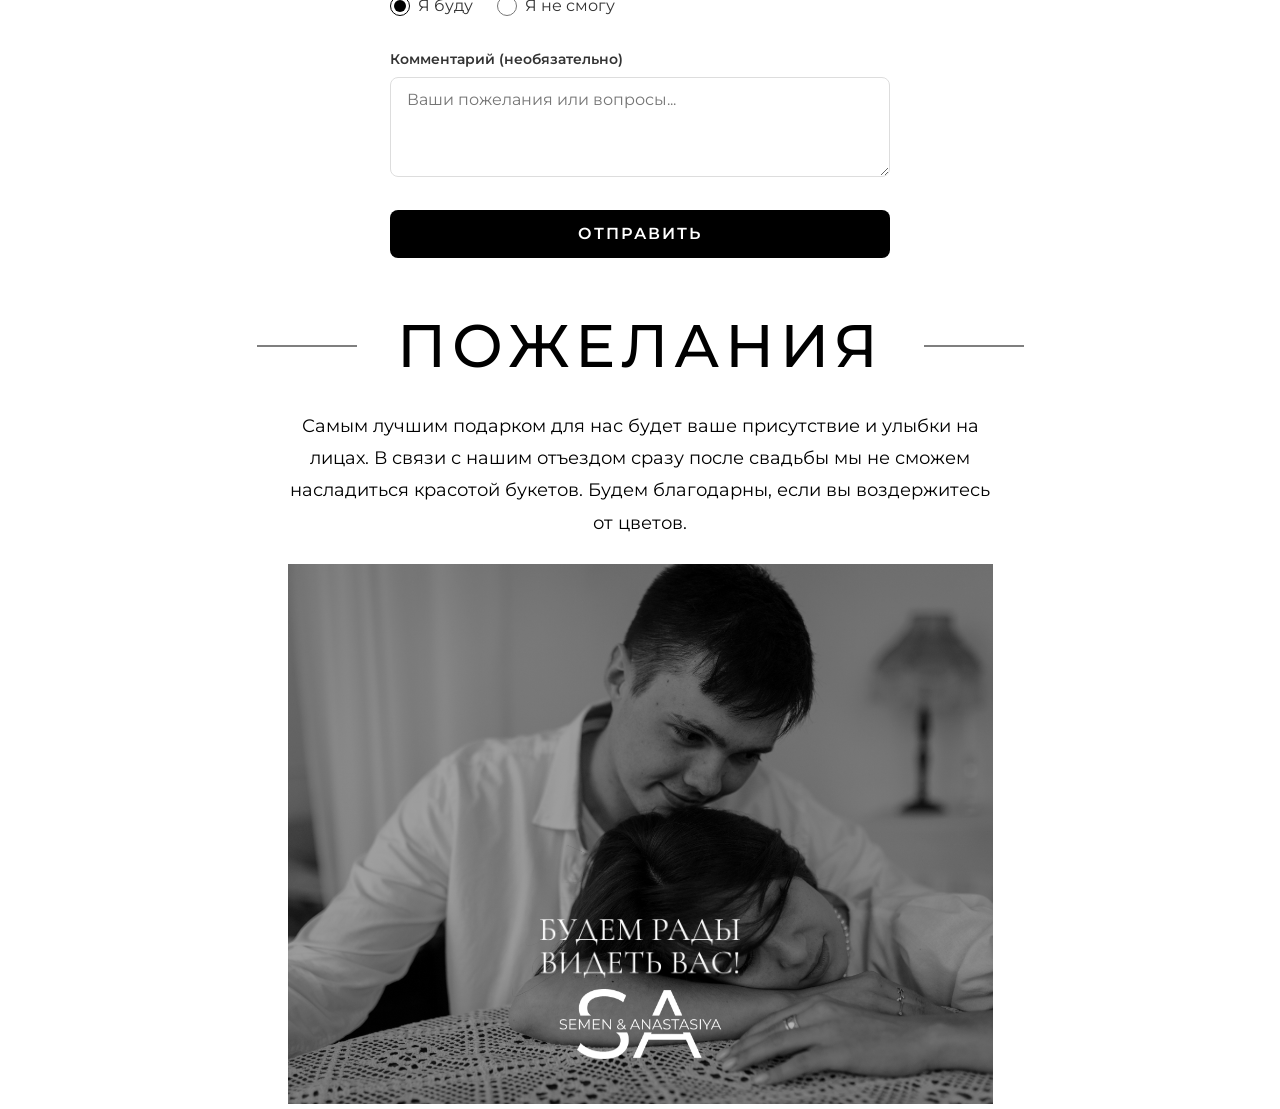
==== commit f9663c11: "Update" ====
--- a/index.html
+++ b/index.html
@@ -139,18 +139,35 @@
                 <div class="venue__address anim-fadeinup anim-paused" style="animation-delay: 0.4s;">
                     площадь Свободы 1
                 </div>
-                <div class="spacer" style="height: 32px;"></div>
-                <div class="venue__image anim-fadeinup anim-paused" style="animation-delay: 0.5s;">
+            </div>
+            <div class="venue__divider anim-fadeinright anim-paused" style="animation-delay: 0.8s;"></div>
+        </div>
+    </section>
+
+    <!-- ============================================
+    SECTION 8.5: BANQUET ADDRESS — ресторан OSOBA
+    ============================================ -->
+    <section id="banquet" class="section banquet">
+        <div class="container">
+            <!-- ЗАГОЛОВОК: Адрес банкета -->
+            <h2 class="section__heading anim-fadeinup anim-paused" style="animation-delay: 0.1s;">БАНКЕТ</h2>
+
+            <div class="banquet">
+                <!-- ФОТО: Ресторан OSOBA -->
+                <div class="venue__image anim-fadeinup anim-paused" style="animation-delay: 0.2s;">
                     <img src="source-assets/images/OSOBA.png" alt="Ресторан OSOBA" />
                 </div>
-                <div class="venue__name anim-fadeinup anim-paused" style="animation-delay: 0.6s;">
-                    Если вы не сможете присутствовать на церемонии - приглашаем вас на банкет в ресторан OSOBA
-                </div>
-                <div class="venue__address anim-fadeinup anim-paused" style="animation-delay: 0.7s;">
+                <!-- ТЕКСТ: Приглашение на банкет -->
+                <p class="banquet__text anim-fadeinup anim-paused" style="animation-delay: 0.3s;">
+                    Ресторан OSOBA
+                </p>
+                <!-- АДРЕС: Ресторана -->
+                <div class="venue__address anim-fadeinup anim-paused" style="animation-delay: 0.4s;">
                     Невский проспект 26
                 </div>
             </div>
-            <div class="venue__divider anim-fadeinright anim-paused" style="animation-delay: 0.8s;"></div>
+
+            <div class="venue__divider anim-fadeinright anim-paused" style="animation-delay: 0.5s;"></div>
         </div>
     </section>
 
--- a/styles.css
+++ b/styles.css
@@ -16,7 +16,7 @@
             font-size: 18px;
             line-height: 1.6;
             color: #000000;
-            background-color: #ffffff;
+
             -webkit-font-smoothing: antialiased;
             -moz-osx-font-smoothing: grayscale;
         }
@@ -214,7 +214,6 @@
             height: 100%;
             z-index: 0;
             pointer-events: none;
-            overflow: hidden;
         }
 
         .parallax-layer {
@@ -263,7 +262,6 @@
 
         .section {
             padding: 20px 20px;
-            background-color: #ffffff;
         }
 
         /* Section Headings */
@@ -324,7 +322,7 @@
             position: relative;
             width: 100%;
             overflow: hidden;
-            background-color: #ffffff;
+
             display: flex;
             flex-direction: column;
             align-items: center;
@@ -423,6 +421,8 @@
         .hero__scroll-indicator--hidden {
             opacity: 0;
             pointer-events: none;
+
+
         }
 
         .hero__scroll-text {
@@ -657,8 +657,20 @@
             display: block;
             width: 100%;
             height: auto;
-            max-height: 400px;
-            object-fit: cover;
+        }
+
+        /* Banquet (OSOBA) */
+        .banquet {
+            text-align: center;
+            max-width: 600px;
+            margin: 0 auto;
+        }
+
+        .banquet__text {
+            font-size: 18px;
+            font-weight: 300;
+            margin-bottom: 16px;
+            line-height: 1.8;
         }
 
         .venue__divider {
@@ -804,7 +816,7 @@
             position: relative;
             width: 100%;
             min-height: 550px;
-            background-color: #ffffff;
+
             overflow: hidden;
         }
 
@@ -814,7 +826,7 @@
             left: calc(50% - 600px + 243px);
             width: 715px;
             height: 550px;
-            background-color: #ffffff;
+
             border: 5px solid #ffffff;
             background-image: url('source-assets/images/tild6537-6232-4665-b935-393764326233_RTG.jpg');
             background-position: center center;
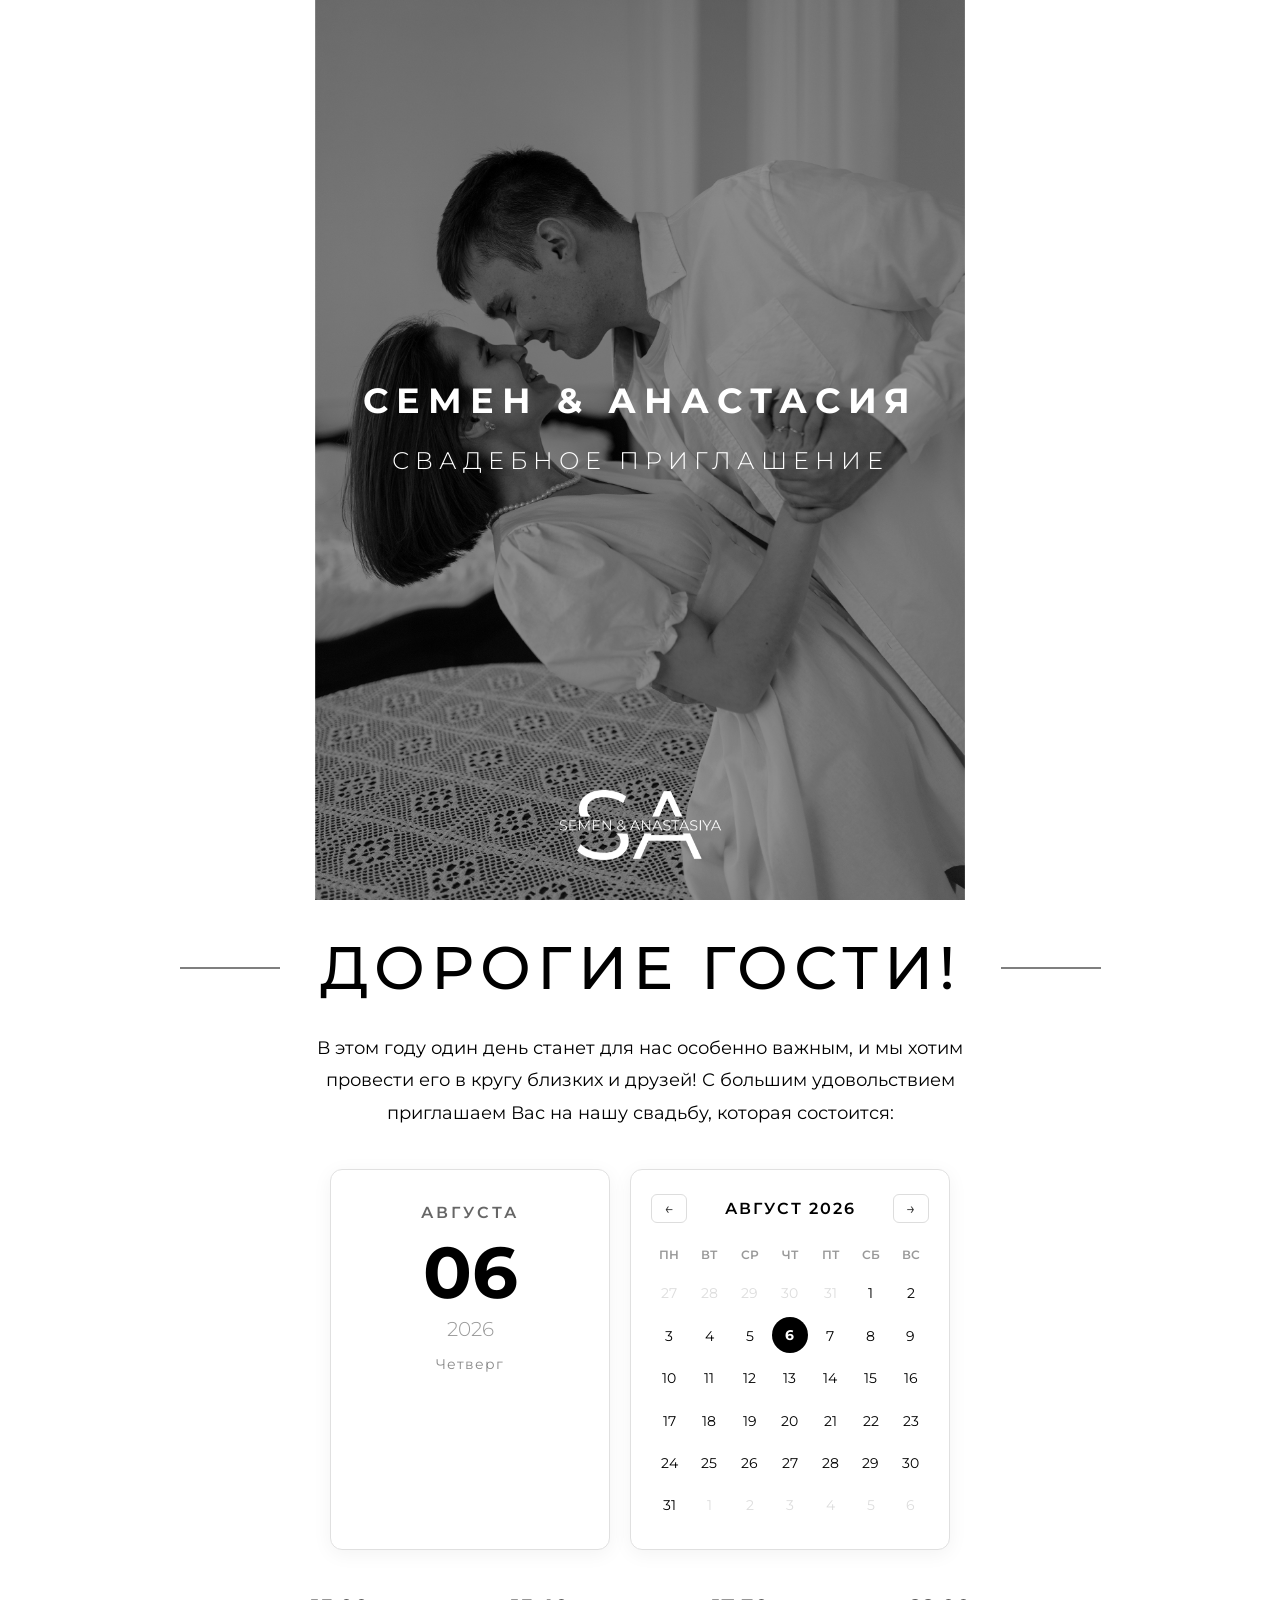
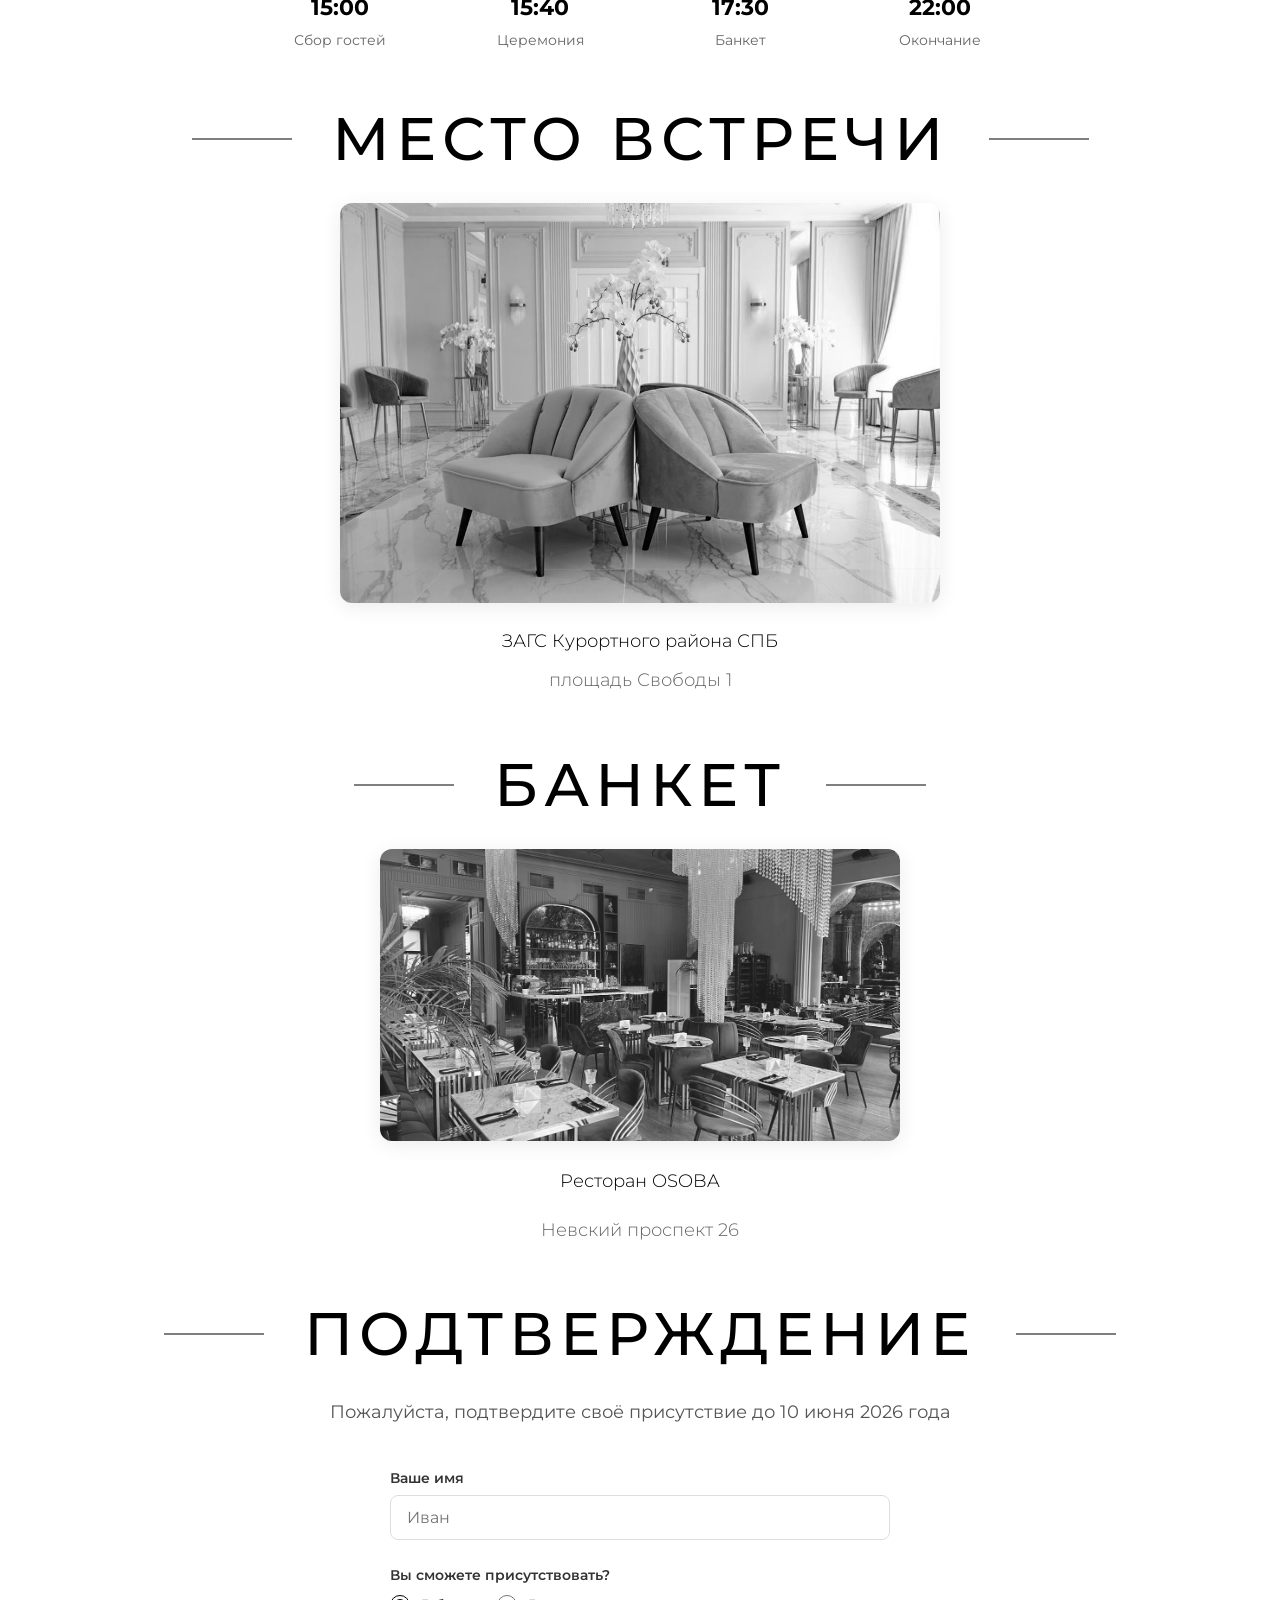
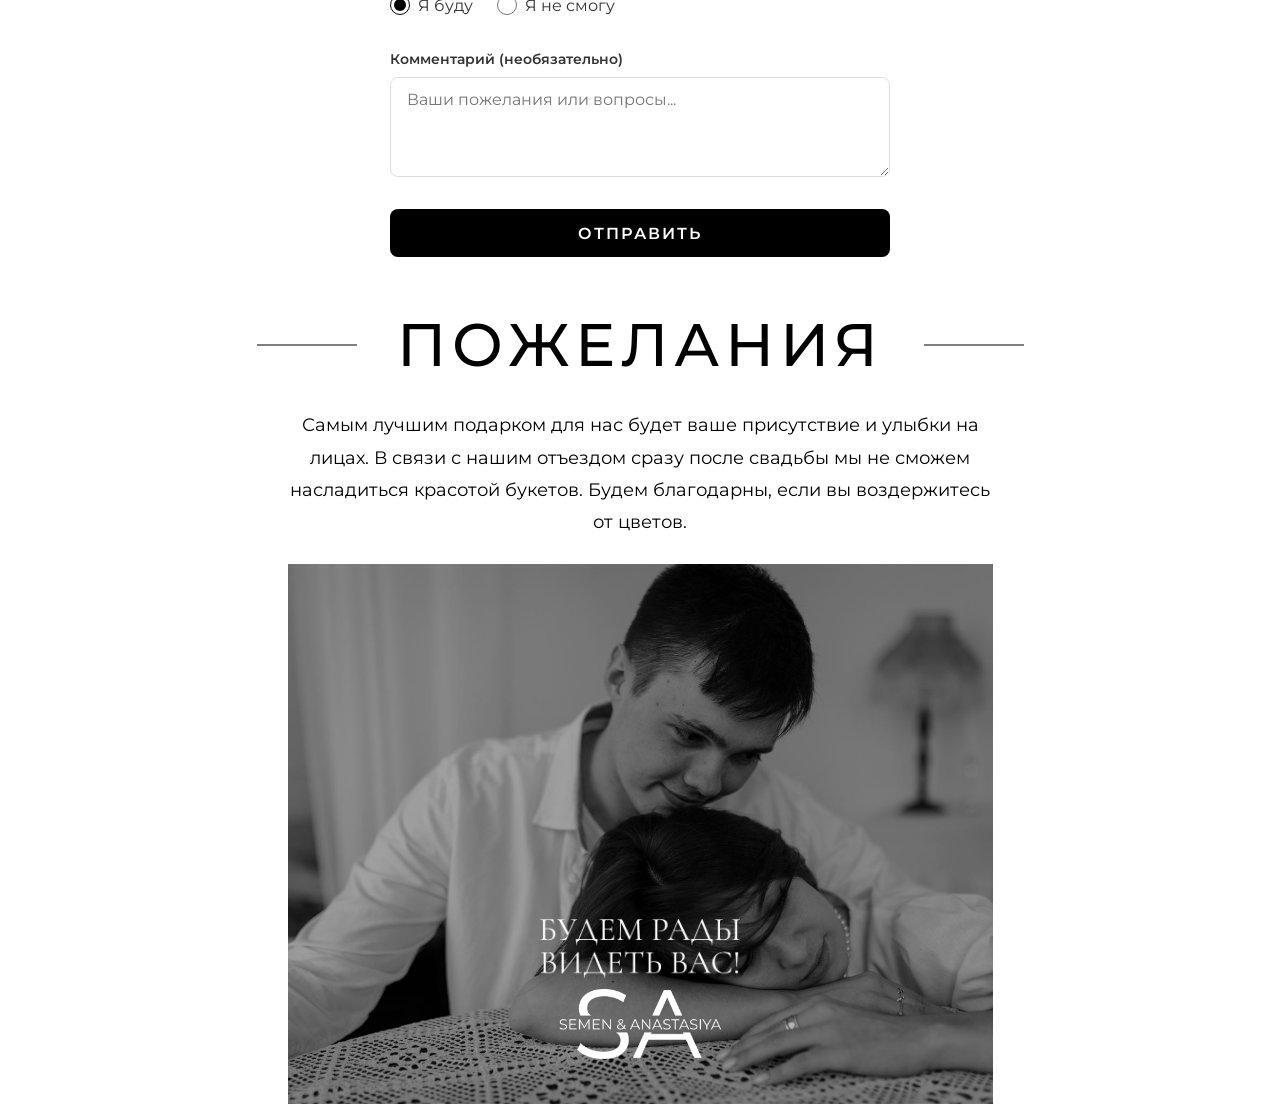
==== commit 3f72dc01: "Compress sourses" ====
--- a/index.html
+++ b/index.html
@@ -252,8 +252,7 @@
     ============================================ -->
     <section id="footer" class="footer">
         <!-- ФОТО: Чёрная плашка с паттерном RTG (ваза/флористика). -->
-        <div class="footer__bg anim-zoomin anim-paused" style="animation-delay: 0s;"
-            data-bg="source-assets/images/tild6537-6232-4665-b935-393764326233_RTG.jpg"></div>
+        <div class="footer__bg anim-zoomin anim-paused" style="animation-delay: 0s;"></div>
         <!-- ФОТО: Декоративные элементы поверх фона. Замените src на свои PNG -->
         <img class="footer__deco footer__deco--1 anim-zoomin anim-paused" style="animation-delay: 0.3s;"
             src="source-assets/images/tild3238-3535-4631-a362-356463356365_noroot.png" alt="Декоративный элемент">
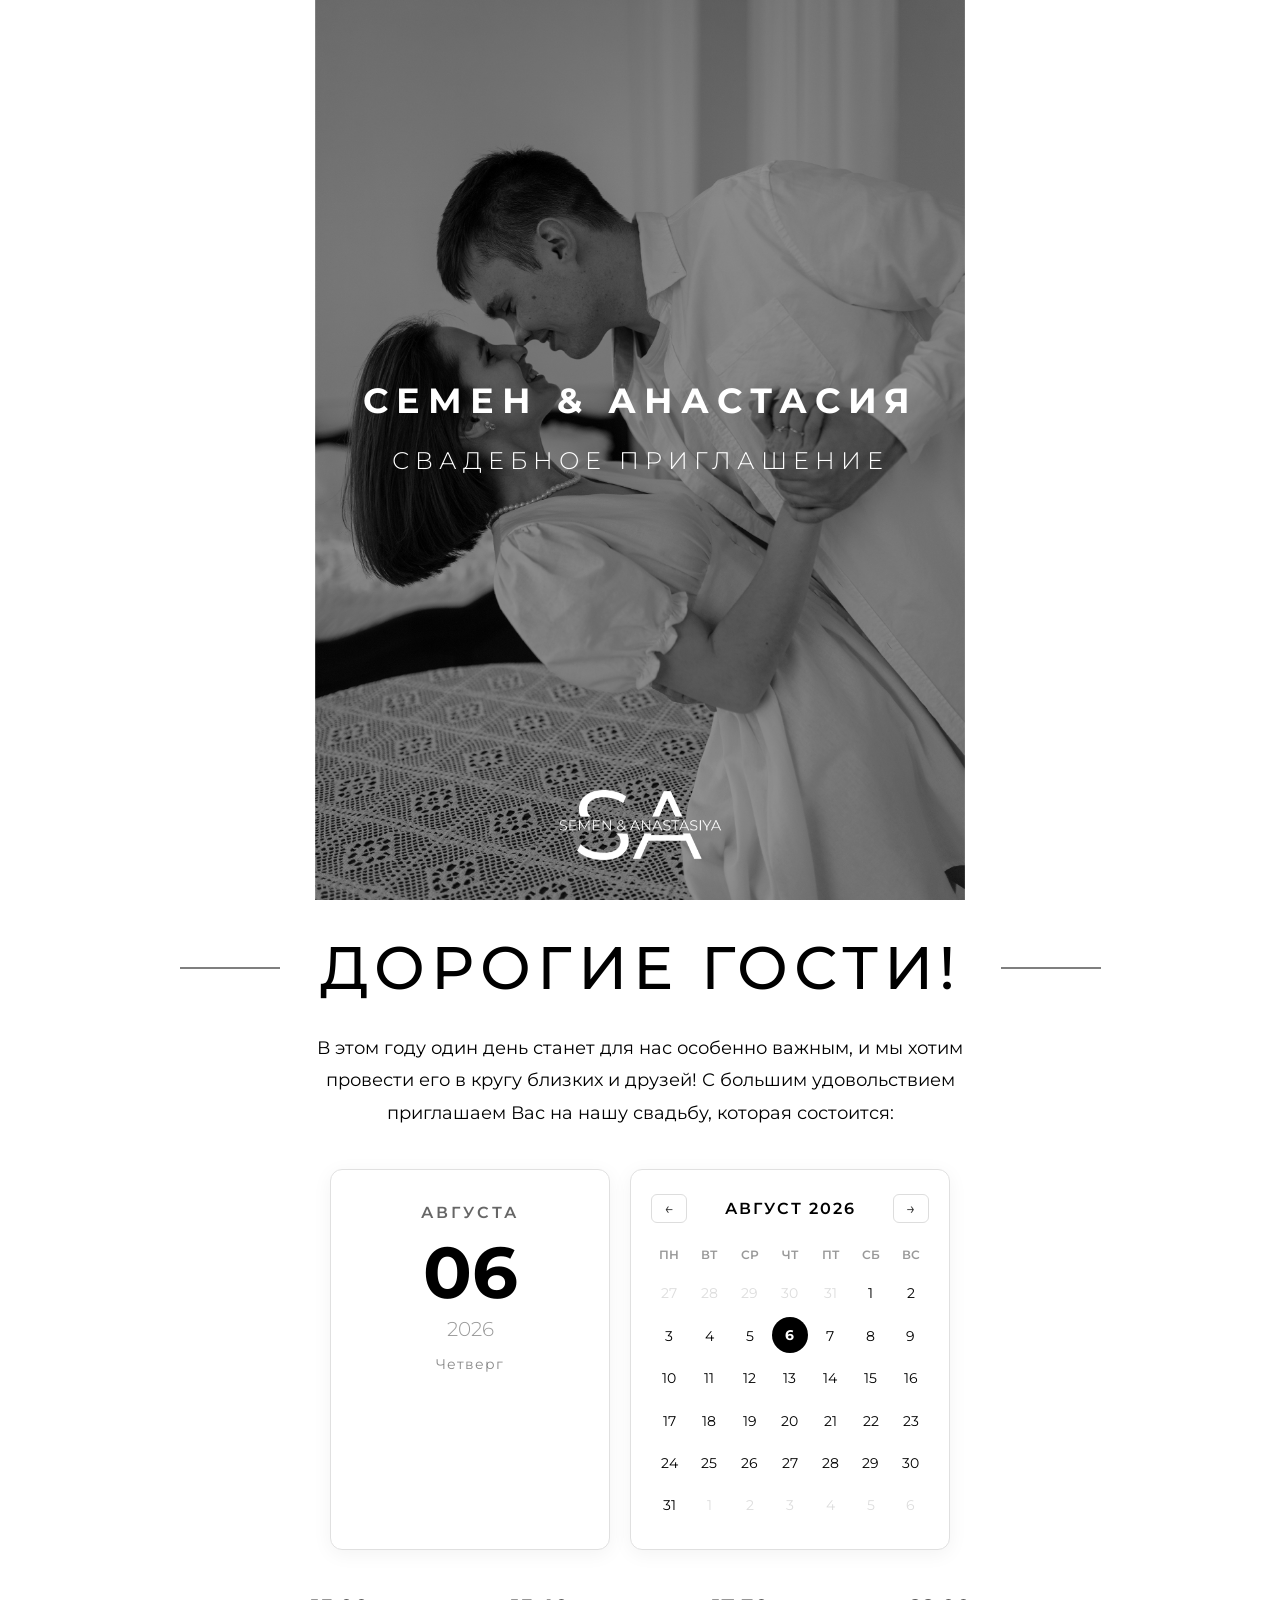
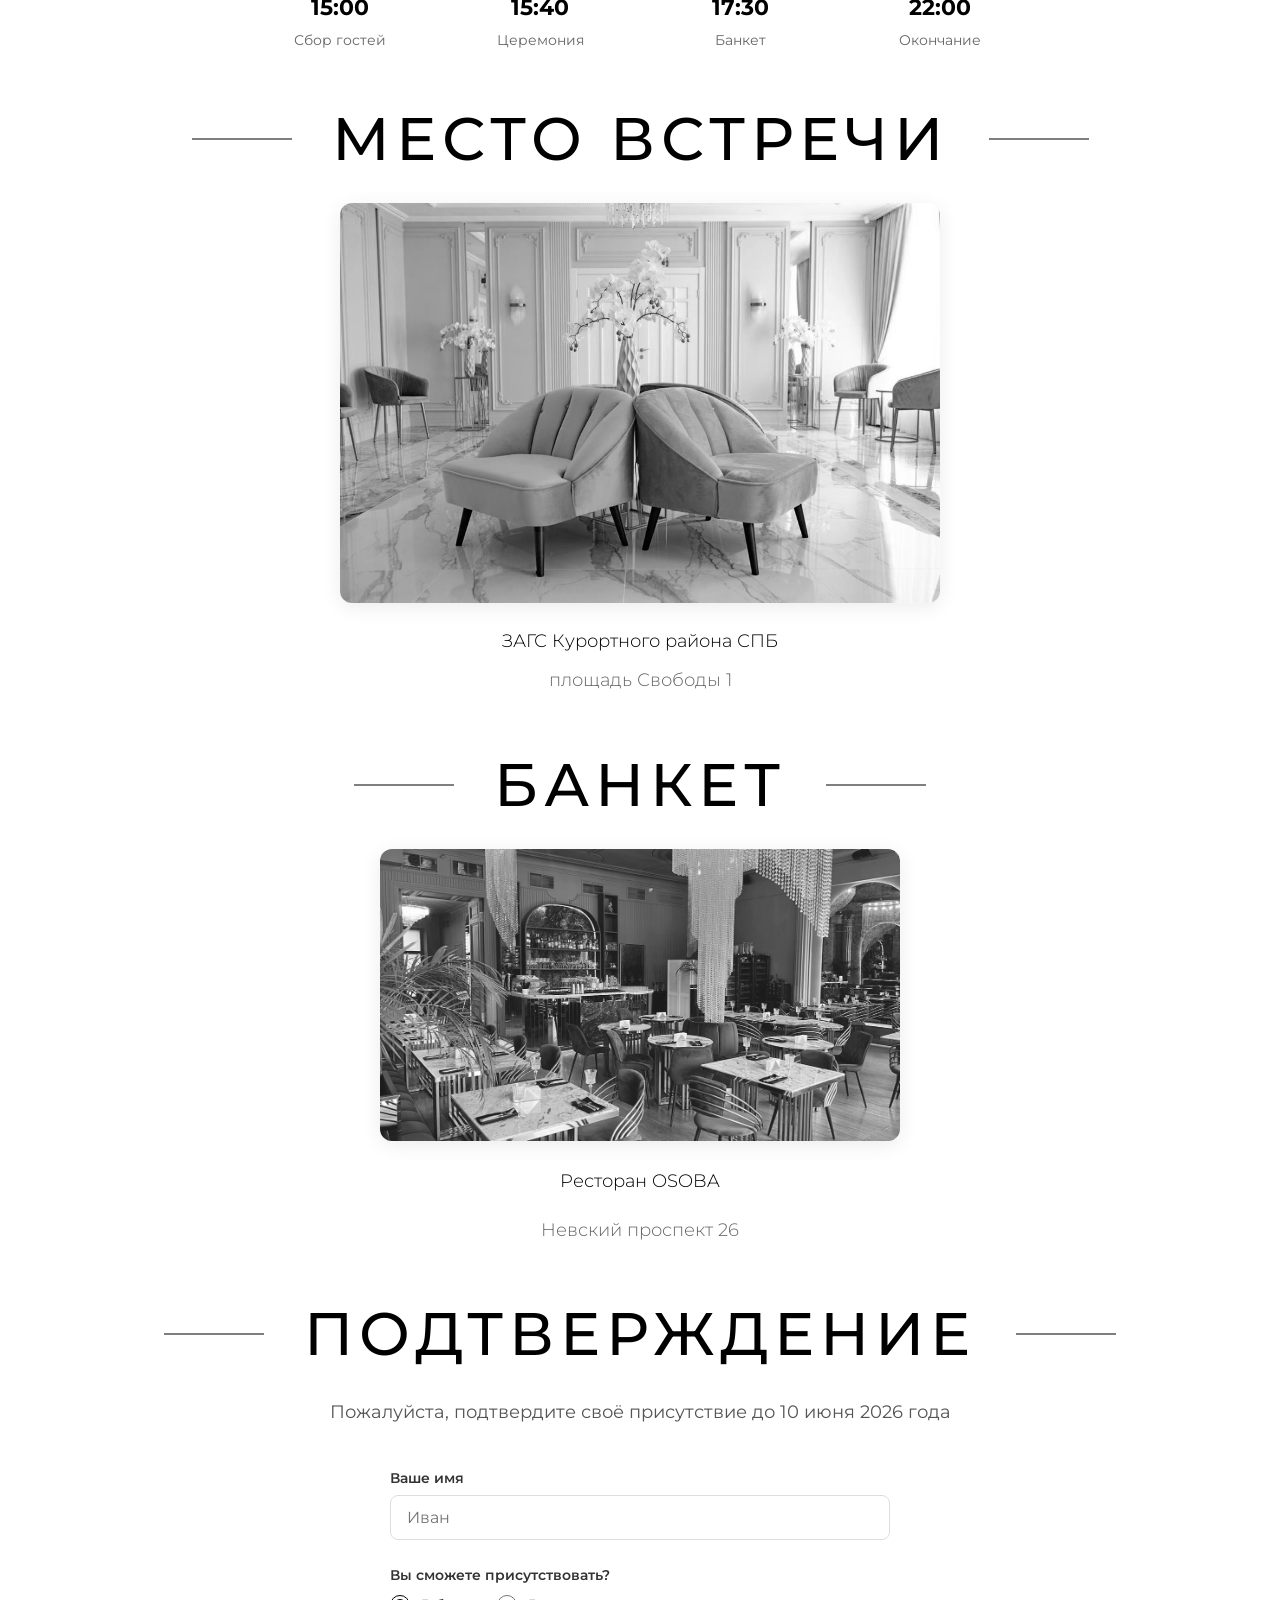
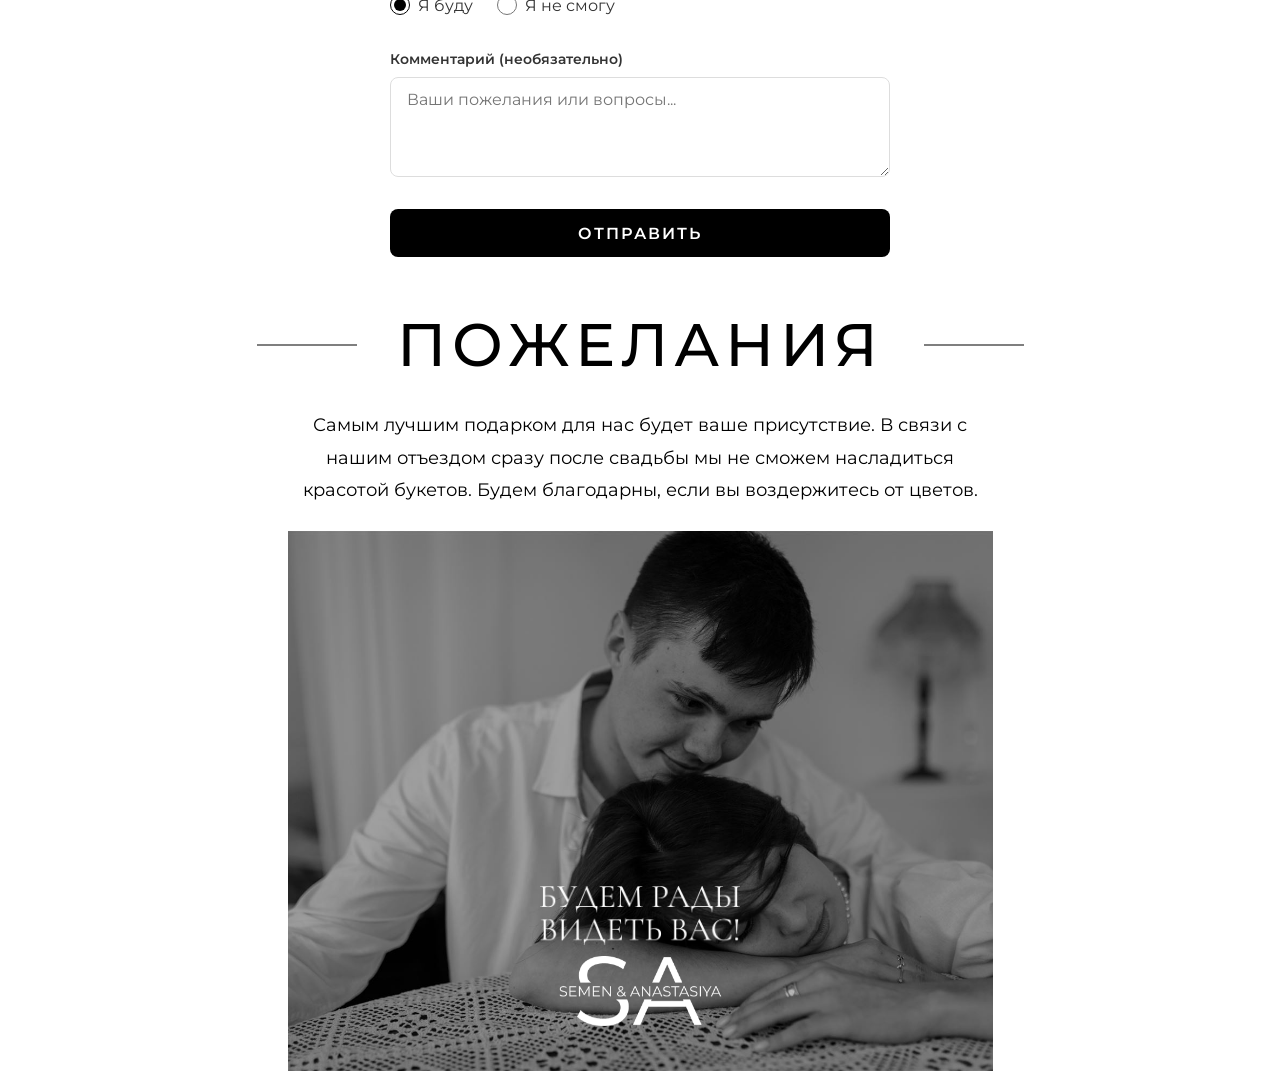
==== commit f8cb34ea: "Update gift text" ====
--- a/index.html
+++ b/index.html
@@ -237,7 +237,7 @@
 
             <!-- ТЕКСТ: Измените текст пожеланий -->
             <p class="gift__text anim-fadeinup anim-paused" style="animation-delay: 0.2s;">
-                Самым лучшим подарком для нас будет ваше присутствие и улыбки на лицах.
+                Самым лучшим подарком для нас будет ваше присутствие.
                 В связи с нашим отъездом сразу после свадьбы мы не сможем насладиться красотой букетов.
                 Будем благодарны, если вы воздержитесь от цветов.
             </p>
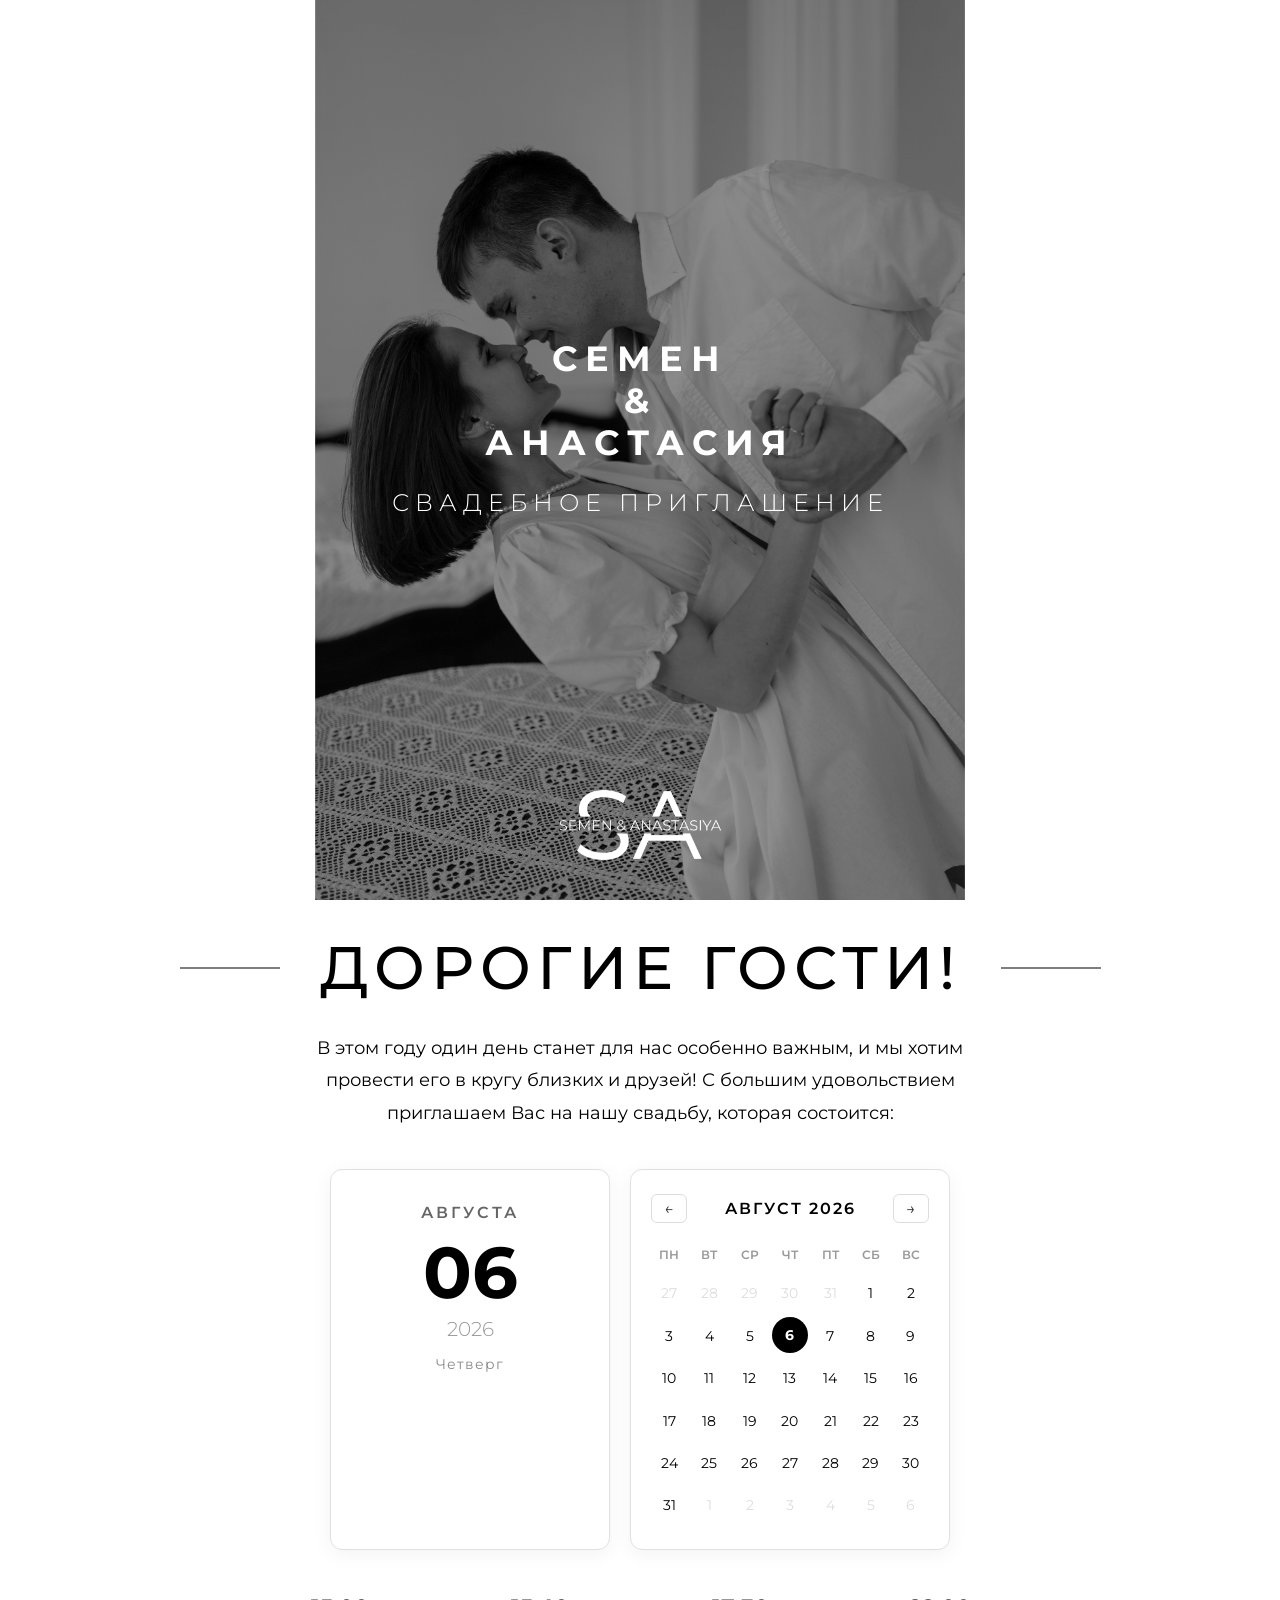
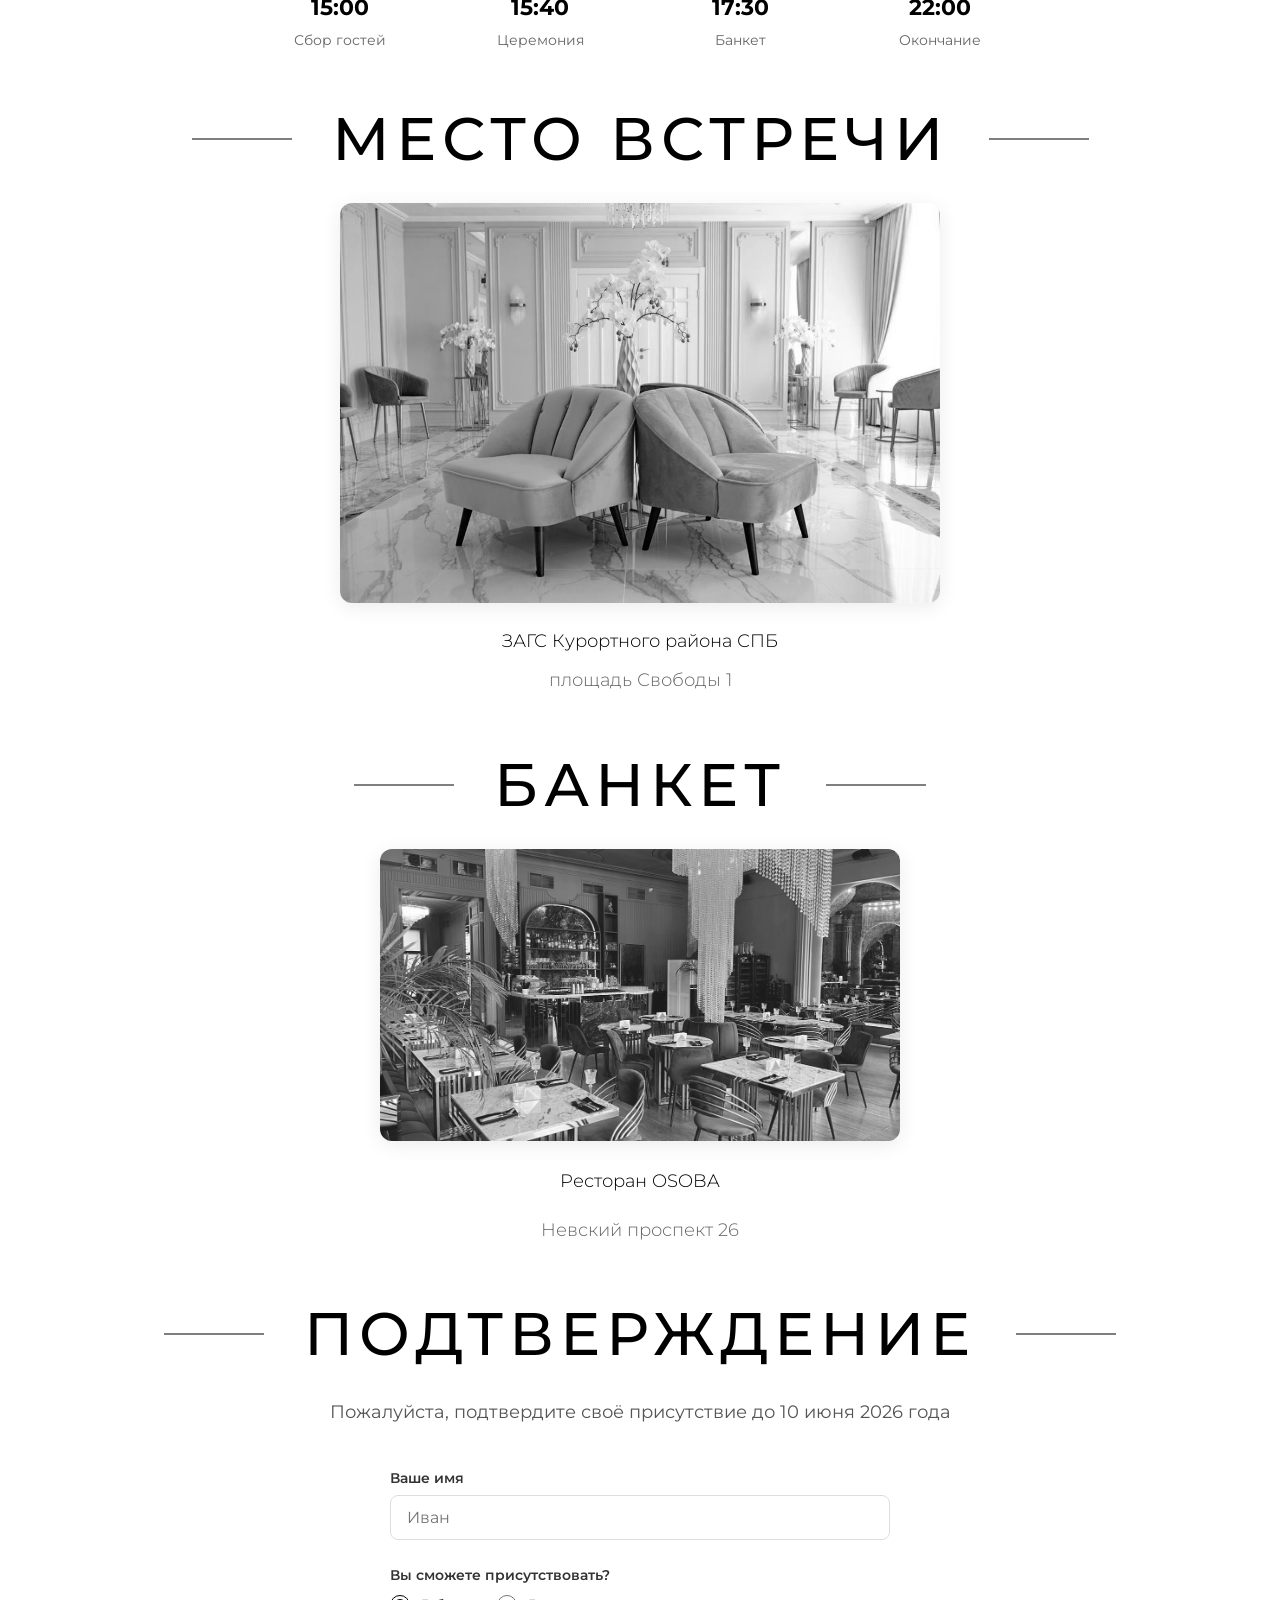
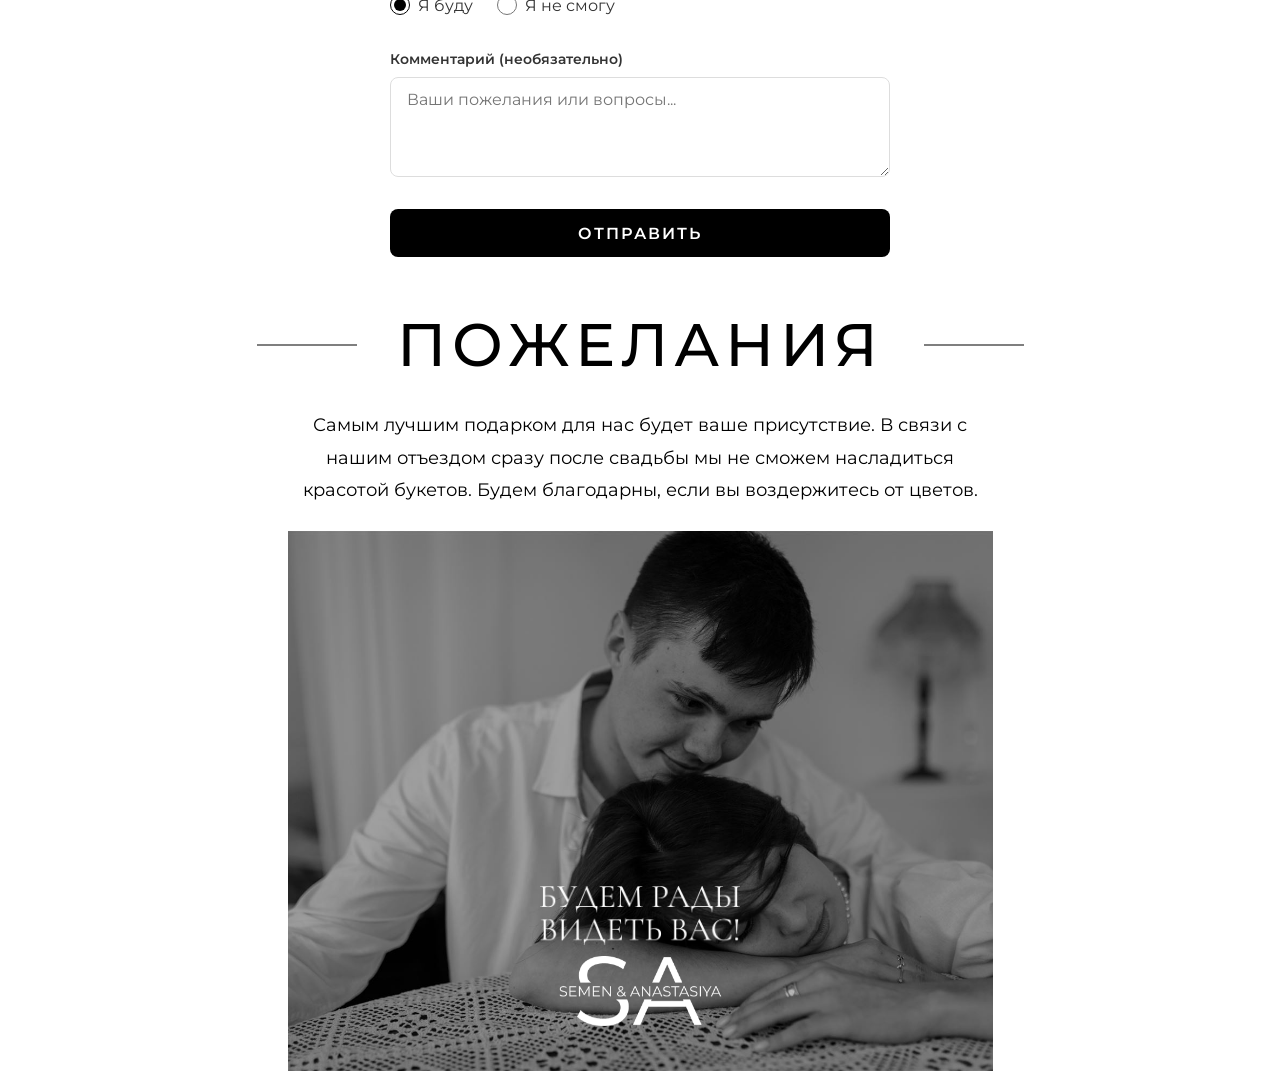
==== commit 0445b657: "Add <br>" ====
--- a/index.html
+++ b/index.html
@@ -35,7 +35,7 @@
             <div class="hero__overlay anim-fadein" style="animation-delay: 0s;">
                 <div class="hero__content">
                     <!-- ТЕКСТ: Измените на свои имена -->
-                    <h1 class="hero__names">СЕМЕН & АНАСТАСИЯ</h1>
+                    <h1 class="hero__names">СЕМЕН <br> & <br> АНАСТАСИЯ</h1>
                     <!-- ТЕКСТ: Измените текст приглашения (например, "SAVE THE DATE") -->
                     <p class="hero__subtitle">СВАДЕБНОЕ ПРИГЛАШЕНИЕ</p>
                 </div>
--- a/styles.css
+++ b/styles.css
@@ -9,6 +9,7 @@
 
         html {
             scroll-behavior: smooth;
+            overflow-x: hidden;
         }
 
         body {
@@ -19,6 +20,7 @@
 
             -webkit-font-smoothing: antialiased;
             -moz-osx-font-smoothing: grayscale;
+            overflow-x: hidden;
         }
 
         /* ============================================
@@ -916,6 +918,7 @@
             .section__heading {
                 font-size: 40px;
                 letter-spacing: 4px;
+                padding: 0 20px;
             }
 
             .section__subheading {
@@ -962,6 +965,7 @@
             .section__heading {
                 font-size: 22px;
                 letter-spacing: 4px;
+                padding: 0 16px;
             }
     
             .section__subheading {
@@ -975,7 +979,9 @@
             }
 
             .schedule {
+                flex-wrap: wrap;
                 gap: 16px;
+                justify-content: center;
             }
 
             .schedule__divider {
@@ -983,6 +989,7 @@
             }
 
             .schedule__item {
+                width: calc(50% - 8px);
                 min-width: auto;
             }
 
@@ -1042,9 +1049,10 @@
 
             .footer__bg {
                 top: 2px;
-                left: calc(50% - 160px + 0px);
-                width: 321px;
-                height: 246px;
+                left: 0;
+                width: 100%;
+                height: 100%;
+                border-width: 3px;
             }
 
             .footer__deco {
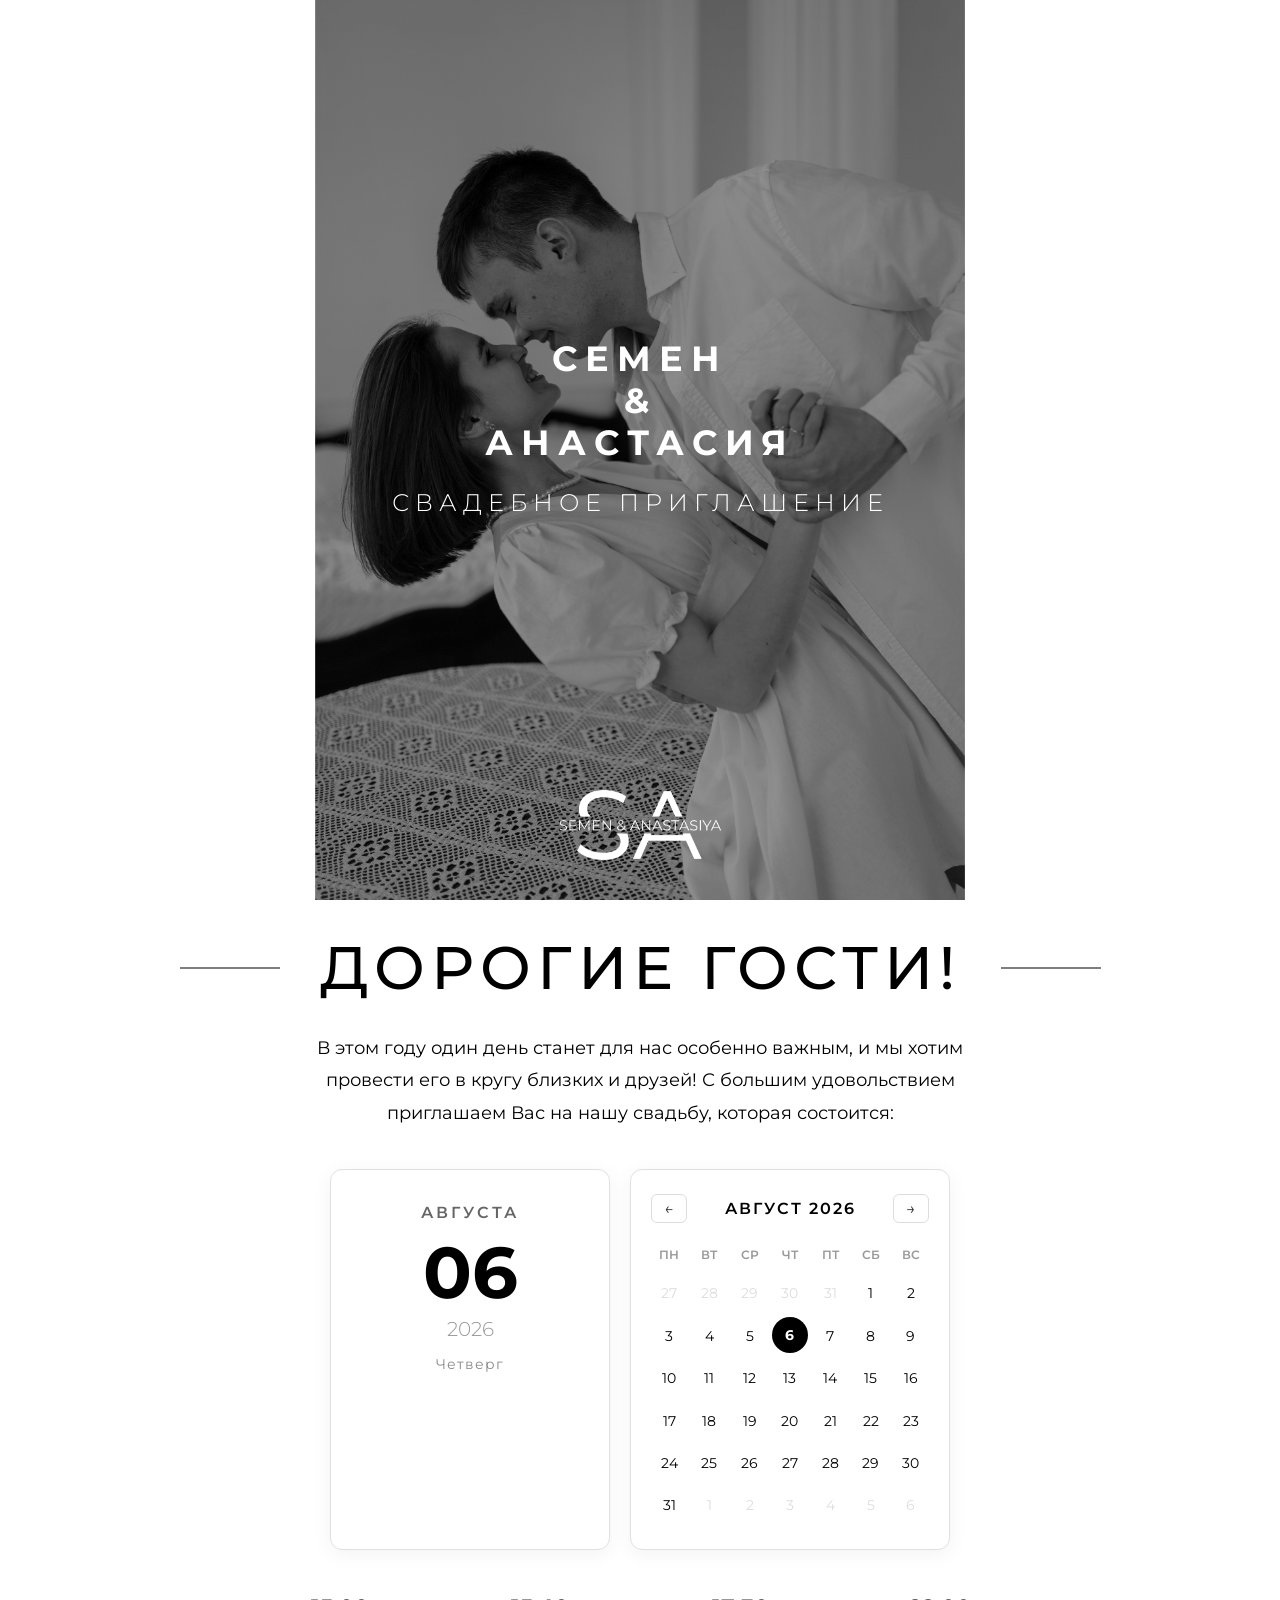
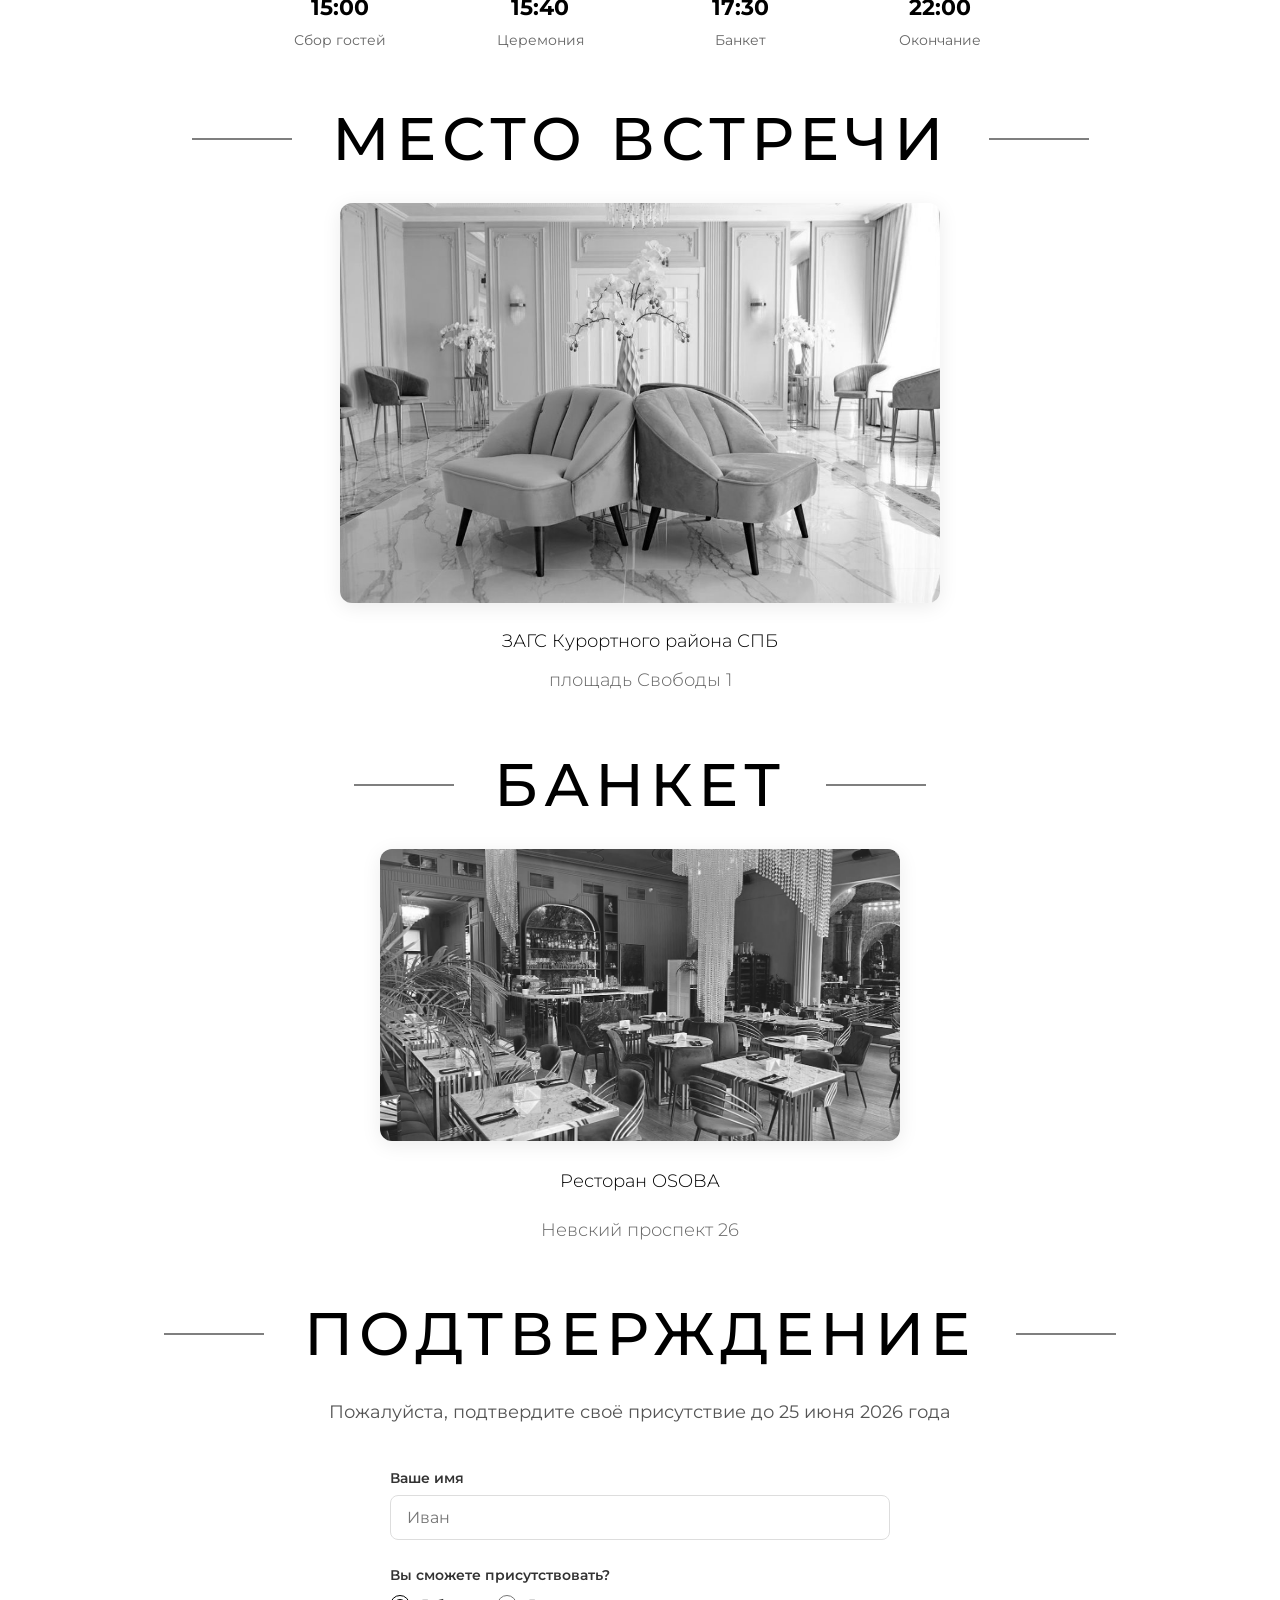
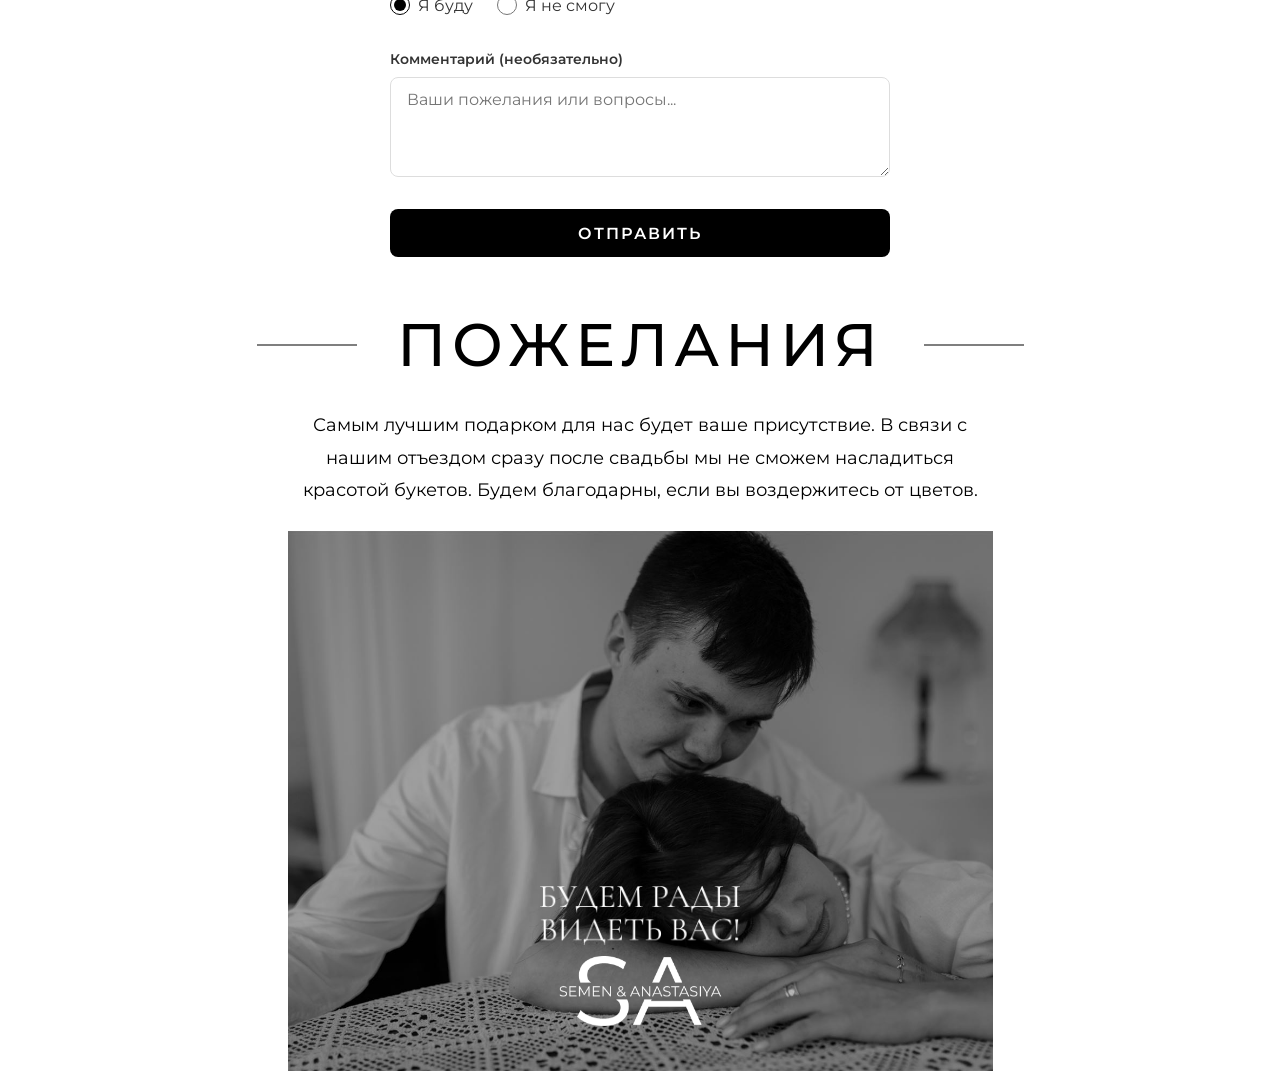
==== commit b8c11e3d: "Update vote day" ====
--- a/index.html
+++ b/index.html
@@ -48,7 +48,6 @@
 
             <!-- Scroll indicator — подсказывает листать вниз -->
             <div class="hero__scroll-indicator" id="scrollIndicator">
-                <span class="hero__scroll-text">Листайте</span>
                 <span class="hero__scroll-arrow"></span>
             </div>
         </div>
@@ -181,7 +180,7 @@
 
             <!-- ТЕКСТ: Измените текст приглашения к заполнению формы -->
             <p class="rsvp__subtitle anim-fadeinup anim-paused" style="animation-delay: 0.1s;">
-                Пожалуйста, подтвердите своё присутствие до 10 июня 2026 года
+                Пожалуйста, подтвердите своё присутствие до 25 июня 2026 года
             </p>
 
             <!-- ФОРМА: Данные отправляются через JSONP в Telegram (см. TELEGRAM_SETUP.md).
